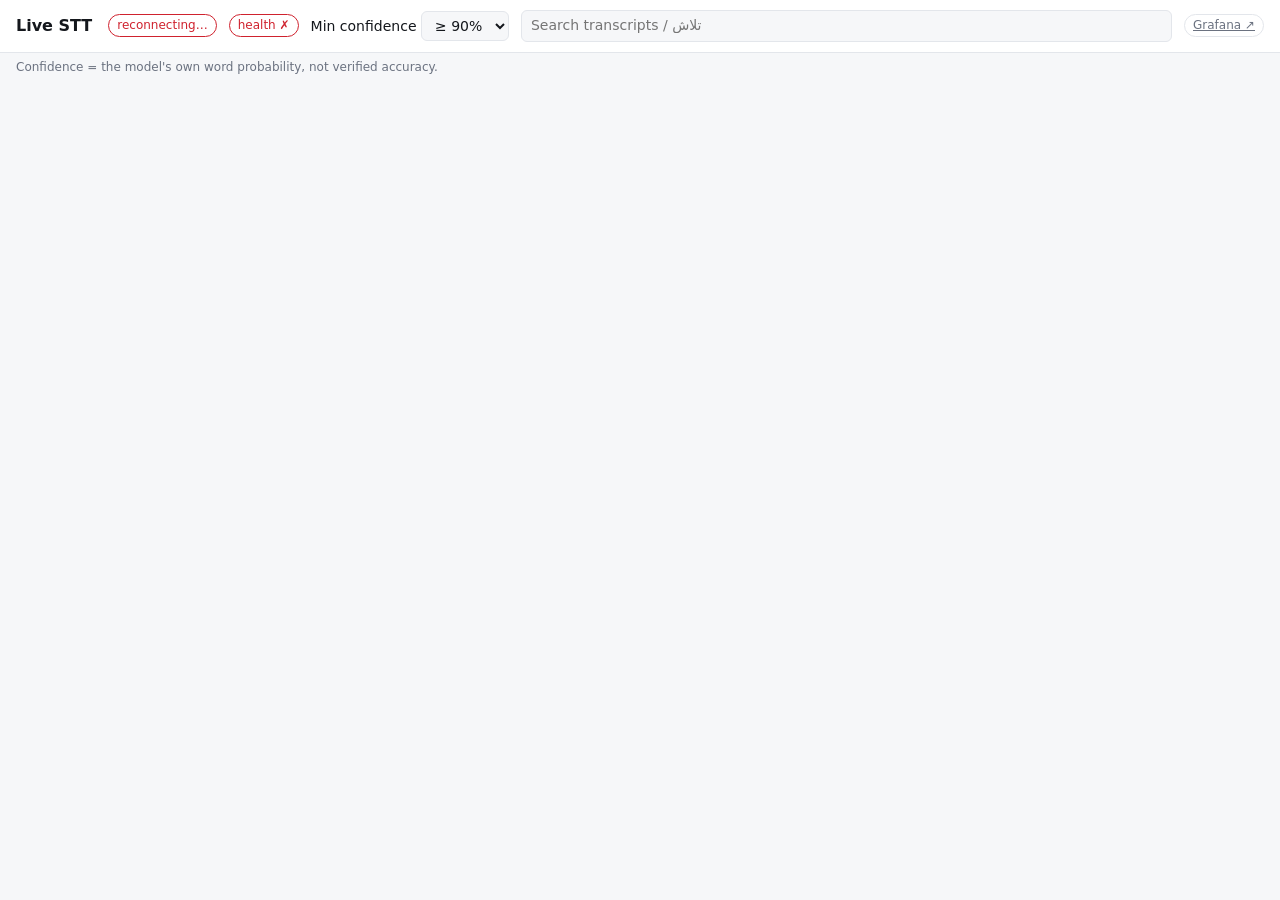
==== ui/index.html @ 0bfc3d72 "Initial public release: Urdu live TV speech-to-text (gpu edition) Real-time Urdu speech-to-text for " ====
<!doctype html>
<html lang="ur">
<head>
<meta charset="utf-8">
<meta name="viewport" content="width=device-width, initial-scale=1">
<title>Live STT</title>
<link rel="preconnect" href="https://fonts.googleapis.com">
<link href="https://fonts.googleapis.com/css2?family=Noto+Nastaliq+Urdu:wght@400;600&display=swap" rel="stylesheet">
<script src="/ui/vendor/hls.min.js"></script><!-- hls.js 1.5.20 (vendored) -->
<style>
  :root {
    --bg: #f6f7f9; --panel: #ffffff; --ink: #14171c; --muted: #6b7280; --line: #e3e6eb;
    --accent: #1f6feb; --ok: #1a7f37; --warn: #9a6700; --bad: #cf222e; --badge: #e7f0ff; --hi: #fff6d6;
  }
  @media (prefers-color-scheme: dark) {
    :root { --bg: #0e1116; --panel: #161b22; --ink: #e6edf3; --muted: #8b949e; --line: #30363d;
            --accent: #4493f8; --ok: #3fb950; --warn: #d29922; --bad: #f85149; --badge: #1b2a44; --hi: #3a3000; }
  }
  * { box-sizing: border-box; }
  body { margin: 0; background: var(--bg); color: var(--ink);
         font: 14px/1.4 system-ui, -apple-system, "Segoe UI", sans-serif; }
  header { display: flex; flex-wrap: wrap; gap: 8px 12px; align-items: center; padding: 10px 16px;
           border-bottom: 1px solid var(--line); background: var(--panel); position: sticky; top: 0; z-index: 3; }
  header h1 { font-size: 16px; margin: 0 4px 0 0; }
  .pill { font-size: 12px; padding: 2px 8px; border-radius: 999px; border: 1px solid var(--line); color: var(--muted); white-space: nowrap; }
  .pill.ok { color: var(--ok); border-color: var(--ok); }
  .pill.bad { color: var(--bad); border-color: var(--bad); }
  header input, select, button { font: inherit; padding: 5px 9px; border: 1px solid var(--line); border-radius: 6px;
                                  background: var(--bg); color: var(--ink); }
  header input { flex: 1 1 180px; min-width: 0; }
  button { cursor: pointer; }
  button:hover { border-color: var(--accent); }
  a { color: var(--accent); }
  .note { font-size: 12px; color: var(--muted); padding: 6px 16px; }
  main { display: grid; gap: 12px; padding: 12px 16px; grid-template-columns: repeat(auto-fill, minmax(min(100%, 520px), 1fr)); }
  .ch { background: var(--panel); border: 1px solid var(--line); border-radius: 8px; display: flex;
        flex-direction: column; min-width: 0; }
  .ch h2 { font-size: 14px; margin: 0; padding: 10px 12px; border-bottom: 1px solid var(--line);
           display: flex; justify-content: space-between; gap: 8px; align-items: center; }
  .vid { position: relative; background: #000; aspect-ratio: 16 / 9; }
  .vid video { width: 100%; height: 100%; display: block; }
  .vid .msg { position: absolute; inset: auto 0 0 0; padding: 4px 8px; font-size: 12px; color: #fff;
              background: rgba(0,0,0,.6); display: none; }
  .stats { display: grid; grid-template-columns: repeat(4, minmax(0, 1fr)); border-bottom: 1px solid var(--line); }
  .stats div { padding: 6px 10px; border-inline-end: 1px solid var(--line); min-width: 0; }
  .stats div:last-child { border-inline-end: 0; }
  .stats b { display: block; font-size: 16px; font-variant-numeric: tabular-nums; }
  .stats span { font-size: 11px; color: var(--muted); }
  .tools { display: flex; flex-wrap: wrap; gap: 6px; padding: 8px 12px; border-bottom: 1px solid var(--line); align-items: center; }
  .tools .grow { flex: 1; }
  .lines { overflow-y: auto; padding: 4px 12px 8px; height: 46vh; }
  .seg { padding: 4px 0; border-bottom: 1px dashed var(--line); }
  .seg .meta { font-size: 11px; color: var(--muted); display: flex; flex-wrap: wrap; gap: 8px; font-variant-numeric: tabular-nums; }
  .seg .badge { background: var(--badge); color: var(--accent); border-radius: 4px; padding: 0 5px; }
  .sent { display: grid; grid-template-columns: 76px 1fr 44px; gap: 8px; align-items: baseline; padding: 2px 4px;
          border-radius: 4px; cursor: pointer; }
  .sent:hover { background: var(--bg); }
  .sent.hi { background: var(--hi); }
  .sent .t { font-size: 12px; color: var(--accent); font-variant-numeric: tabular-nums; direction: ltr; display: flex; flex-direction: column; }
  .sent .t small { font-size: 10px; color: var(--muted); }
  .sent .txt { font-family: "Noto Nastaliq Urdu", serif; font-size: 18px; line-height: 2.1; unicode-bidi: plaintext; min-width: 0; }
  .sent .c { font-size: 11px; text-align: end; font-variant-numeric: tabular-nums; }
  .c.hiC { color: var(--ok); } .c.midC { color: var(--warn); } .c.loC { color: var(--bad); }
  .seg.partial .txt { color: var(--muted); }
  .lowp { text-decoration: underline dotted var(--warn); text-underline-offset: 6px; color: var(--warn); }
  .hidden-n { font-size: 11px; color: var(--muted); padding: 4px 0; }
  #results { padding: 0 16px; }
  #results .seg { background: var(--panel); padding: 6px 10px; border: 1px solid var(--line); border-radius: 6px; margin-top: 6px; }
  body.embed header, body.embed .note { display: none; }
</style>
</head>
<body>
<header>
  <h1>Live STT</h1>
  <span id="conn" class="pill">connecting…</span>
  <span id="health" class="pill">health ?</span>
  <label>Min confidence
    <select id="minconf" title="Hide sentences below this model confidence (mean word probability)">
      <option value="0">all</option><option value="0.8">≥ 80%</option>
      <option value="0.9" selected>≥ 90%</option><option value="0.95">≥ 95%</option>
    </select>
  </label>
  <input id="q" dir="auto" placeholder="Search transcripts / تلاش" autocomplete="off">
  <a id="grafana" class="pill" target="_blank" rel="noopener">Grafana ↗</a>
</header>
<div class="note" id="accnote">Confidence = the model's own word probability, not verified accuracy.</div>
<div id="results"></div>
<main id="grid"></main>
<script>
"use strict";
const MAX_SEGS = 300, STATS_N = 50, LOW_WORD = 0.9, MAX_SENT_S = 20.0, END_CHARS = "۔؟?!.…", PAUSE_S = 1.0;
const params = new URLSearchParams(location.search);
if (params.get("embed") === "1") document.body.classList.add("embed");
const GRAFANA = params.get("grafana") || `${location.protocol}//${location.hostname}:3000/d/live-stt`;
document.getElementById("grafana").href = GRAFANA;
const grid = document.getElementById("grid");
const minSel = document.getElementById("minconf");
if (params.get("min_conf") != null) minSel.value = params.get("min_conf");
const panels = new Map();   // channel_id -> panel
const pad = (n) => String(n).padStart(2, "0");
const fmtLocal = (t) => { const d = new Date(t * 1000); return `${pad(d.getHours())}:${pad(d.getMinutes())}:${pad(d.getSeconds())}`; };
const fmtUtc = (t) => new Date(t * 1000).toISOString().replace("T", " ").substr(0, 23) + "Z";
const minConf = () => parseFloat(minSel.value) || 0;

// ---- sentences across segment cuts (same rules as live_stt/text/sentences.py:assemble)
function wordOf(x) { return [String(x.w ?? x.word ?? "").trim(), x.s ?? x.start_utc ?? null, x.e ?? x.end_utc ?? null]; }
function assemble(rows) {
  const words = [];
  for (const r of [...rows].sort((a, b) => (a.start_utc || 0) - (b.start_utc || 0))) {
    let ws = (r.words || []).filter(x => x && typeof x === "object" && wordOf(x)[0]);
    if (!ws.length && (r.text_raw || "").trim()) ws = [{ w: r.text_raw.trim(), s: r.start_utc, e: r.end_utc }];
    for (const x of ws) words.push([x, r]);
  }
  const out = [];
  const gap = (a, b) => { const e = wordOf(a)[2], s = wordOf(b)[1]; return (e != null && s != null) ? s - e : 0; };
  const emit = (chunk) => {
    if (!chunk.length) return;
    const ws = chunk.map(c => c[0]);
    const rs = [...new Set(chunk.map(c => c[1]))];
    const starts = ws.map(x => wordOf(x)[1]).filter(v => v != null);
    const ends = ws.map(x => wordOf(x)[2]).filter(v => v != null);
    const ps = ws.map(x => x.p).filter(p => typeof p === "number" && p >= 0 && p <= 1);
    const passes = new Set(rs.map(r => ((r.pass || r.type) === "refined" ? "refined" : "fast")));
    const lats = rs.map(r => r.latency_s ?? (r.timings || {}).latency_s).filter(v => typeof v === "number");
    out.push({ s: starts.length ? Math.min(...starts) : rs[0].start_utc,
               e: ends.length ? Math.max(...ends) : rs[rs.length - 1].end_utc,
               text: ws.map(x => wordOf(x)[0]).join(" "), ws,
               c: ps.length ? ps.reduce((a, b) => a + b, 0) / ps.length : null,
               pass: passes.size === 1 ? [...passes][0] : "mixed",
               lat: lats.length ? Math.max(...lats) : null, segs: rs.map(r => r.segment_id) });
  };
  let cur = [];
  words.forEach(([x, r], i) => {
    cur.push([x, r]);
    const t = wordOf(x)[0], nx = words[i + 1] ? words[i + 1][0] : null;
    if (END_CHARS.includes(t[t.length - 1]) || (nx && gap(x, nx) >= PAUSE_S)) { emit(cur); cur = []; return; }
    let s0 = wordOf(cur[0][0])[1]; const e1 = wordOf(x)[2];
    while (cur.length > 1 && s0 != null && e1 != null && e1 - s0 > MAX_SENT_S) {
      let k = 1, best = -Infinity;
      for (let j = 1; j < cur.length; j++) { const g = gap(cur[j - 1][0], cur[j][0]); if (g >= best) { best = g; k = j; } }
      emit(cur.slice(0, k)); cur = cur.slice(k); s0 = wordOf(cur[0][0])[1];
    }
  });
  emit(cur);
  return out;
}
const confClass = (c) => c == null ? "" : c >= 0.9 ? "hiC" : c >= 0.8 ? "midC" : "loC";

// ---- per-channel panel
function panel(cid, name) {
  if (panels.has(cid)) return panels.get(cid);
  const el = document.createElement("section");
  el.className = "ch";
  el.innerHTML = `
    <h2><span class="nm"></span><span><button class="live" title="Jump to live video">● LIVE</button></span></h2>
    <div class="vid"><video muted playsinline controls></video><div class="msg"></div></div>
    <div class="stats">
      <div><b class="sLat">–</b><span>speech end → text (p50)</span></div>
      <div><b class="sConf">–</b><span>avg confidence (last ${STATS_N})</span></div>
      <div><b class="sHi">–</b><span>sentences ≥ 90% conf</span></div>
      <div><b class="sSeg">0</b><span>segments · refined</span></div>
    </div>
    <div class="tools">
      <span class="grow"></span>
      <select class="range" title="Export range">
        <option value="900">last 15 min</option><option value="3600" selected>last 1 h</option>
        <option value="21600">last 6 h</option><option value="86400">last 24 h</option>
      </select>
      <button data-f="srt">SRT</button><button data-f="vtt">VTT</button>
      <button data-f="csv">CSV</button><button data-f="txt">TXT</button><button data-f="json">JSON</button>
    </div>
    <div class="lines"></div><div class="hidden-n"></div>`;
  el.querySelector(".nm").textContent = name ? `${name} (${cid})` : cid;
  grid.appendChild(el);
  const p = { cid, el, lines: el.querySelector(".lines"), video: el.querySelector("video"),
              msg: el.querySelector(".msg"), hiddenEl: el.querySelector(".hidden-n"),
              segs: new Map(), stats: [], nSeg: 0, nRef: 0, hls: null };
  for (const b of el.querySelectorAll("button[data-f]")) b.onclick = () => exportFile(p, b.dataset.f);
  el.querySelector(".live").onclick = () => goLive(p);
  initVideo(p);
  panels.set(cid, p);
  return p;
}

function exportFile(p, fmt) {
  const secs = parseInt(p.el.querySelector(".range").value, 10);
  const q = new URLSearchParams({ format: fmt, from: String(Date.now() / 1000 - secs),
    min_conf: String(minConf()), tz: Intl.DateTimeFormat().resolvedOptions().timeZone || "UTC" });
  location.href = `/channels/${encodeURIComponent(p.cid)}/export?${q}`;
}

// ---- video (HLS written by the channel worker; EXT-X-PROGRAM-DATE-TIME = wall clock)
function showMsg(p, text) { p.msg.textContent = text; p.msg.style.display = text ? "block" : "none"; }
function initVideo(p) {
  const src = `/hls/${encodeURIComponent(p.cid)}/index.m3u8`;
  if (window.Hls && Hls.isSupported()) {
    const h = new Hls({ liveSyncDurationCount: 3, maxBufferLength: 30, backBufferLength: 120 });
    h.on(Hls.Events.ERROR, (_, d) => {
      if (d.fatal) {
        showMsg(p, "video unavailable (relay off or stream down) — retrying");
        setTimeout(() => { h.destroy(); p.hls = null; initVideo(p); }, 10000);
      }
    });
    h.on(Hls.Events.MANIFEST_PARSED, () => { showMsg(p, ""); p.video.play().catch(() => {}); });
    h.loadSource(src); h.attachMedia(p.video); p.hls = h;
  } else if (p.video.canPlayType("application/vnd.apple.mpegurl")) {  // Safari: native HLS
    p.video.src = src; p.video.play().catch(() => {});
  } else {
    showMsg(p, "this browser cannot play HLS");
  }
}
function goLive(p) {
  showMsg(p, ""); p.holdScroll = false; p.lines.scrollTop = p.lines.scrollHeight;
  if (p.hls && p.hls.liveSyncPosition != null) p.video.currentTime = p.hls.liveSyncPosition;
  else if (p.video.seekable.length) p.video.currentTime = p.video.seekable.end(p.video.seekable.length - 1) - 6;
  p.video.play().catch(() => {});
}
function seekTo(p, t) {   // t = epoch seconds (UTC)
  const ms = t * 1000;
  let pos = null, first = null, last = null;
  if (p.hls && p.hls.levels && p.hls.levels.length) {
    const lv = p.hls.levels[Math.max(p.hls.currentLevel, 0)];
    const frags = (lv && lv.details && lv.details.fragments) || [];
    for (const f of frags) {
      if (f.programDateTime == null) continue;
      first = first ?? f.programDateTime; last = f.programDateTime + f.duration * 1000;
      if (ms >= f.programDateTime && ms < f.programDateTime + f.duration * 1000) {
        pos = f.start + (ms - f.programDateTime) / 1000; break;
      }
    }
  } else if (p.video.getStartDate && !isNaN(p.video.getStartDate().getTime())) {
    pos = (ms - p.video.getStartDate().getTime()) / 1000;
  }
  if (pos == null || pos < 0) {
    const win = first ? ` (video buffered ${fmtLocal(first / 1000)}–${fmtLocal(last / 1000)})` : "";
    showMsg(p, `no video for ${fmtLocal(t)}${win}`);
    return false;
  }
  showMsg(p, `playing from ${fmtLocal(t)} — press LIVE to return`);
  p.video.currentTime = pos; p.video.muted = false; p.video.play().catch(() => {});
  return true;
}

// ---- transcript rendering: keep segments per channel, re-assemble sentences on every change
function highlight(p, row) {
  for (const r of p.lines.querySelectorAll(".sent.hi")) r.classList.remove("hi");
  row.classList.add("hi");
  p.hiT = parseFloat(row.dataset.t);
}
function sentRow(p, s) {
  const row = document.createElement("div");
  row.className = "sent";
  row.dataset.t = s.s;
  row.title = `${fmtUtc(s.s)} → ${fmtUtc(s.e)} · ${s.pass}` + (s.lat != null ? ` · latency ${s.lat.toFixed(1)} s` : "") +
              ` · ${s.segs.length} segment(s) — click to play video from here`;
  row.innerHTML = `<span class="t"><span class="tt"></span><small class="pm"></small></span><span class="txt" dir="auto"></span><span class="c"></span>`;
  row.querySelector(".tt").textContent = fmtLocal(s.s);
  row.querySelector(".pm").textContent = s.pass + (s.lat != null ? ` · ${Math.round(s.lat)} s` : "");
  const txt = row.querySelector(".txt");
  s.ws.forEach((w, i) => {   // per-word spans; low-confidence words are underlined
    const t = wordOf(w)[0];
    if (i) txt.appendChild(document.createTextNode(" "));
    const sp = document.createElement("span");
    sp.textContent = t;
    if (typeof w.p === "number" && w.p < LOW_WORD) { sp.className = "lowp"; sp.title = `word confidence ${Math.round(w.p * 100)}%`; }
    txt.appendChild(sp);
  });
  const c = row.querySelector(".c");
  c.textContent = s.c == null ? "" : `${Math.round(s.c * 100)}%`;
  c.className = "c " + confClass(s.c);
  if (p.hiT != null && Math.abs(p.hiT - s.s) < 0.01) row.classList.add("hi");
  row.onclick = () => { highlight(p, row); seekTo(p, s.s); };
  return row;
}
function render(p) {
  p.pending = false;
  const atBottom = p.lines.scrollHeight - p.lines.scrollTop - p.lines.clientHeight < 60;
  const rows = [...p.segs.values()].sort((a, b) => a.start_utc - b.start_utc).slice(-MAX_SEGS);
  const sents = assemble(rows);
  const frag = document.createDocumentFragment();
  let hidden = 0;
  for (const s of sents) {
    if (minConf() > 0 && !(s.c != null && s.c >= minConf())) { hidden++; continue; }
    frag.appendChild(sentRow(p, s));
  }
  const top = p.lines.scrollTop;
  p.lines.replaceChildren(frag);
  p.hiddenEl.textContent = hidden ? `${hidden} sentence(s) below ${Math.round(minConf() * 100)}% confidence hidden` : "";
  const sc = sents.slice(-STATS_N).map(s => s.c);
  p.el.querySelector(".sHi").textContent = sc.length ? `${Math.round(100 * sc.filter(c => c != null && c >= 0.9).length / sc.length)}%` : "–";
  if (atBottom && !p.holdScroll) p.lines.scrollTop = p.lines.scrollHeight; else p.lines.scrollTop = top;
}
function schedule(p) { if (!p.pending) { p.pending = true; requestAnimationFrame(() => render(p)); } }
function updateStats(p) {
  const st = p.stats.slice(-STATS_N);
  const lats = st.map(x => x.lat).filter(x => x != null).sort((a, b) => a - b);
  const confs = st.map(x => x.c).filter(x => x != null);
  p.el.querySelector(".sLat").textContent = lats.length ? `${lats[Math.floor(lats.length / 2)].toFixed(1)} s` : "–";
  p.el.querySelector(".sConf").textContent = confs.length ? `${Math.round(100 * confs.reduce((a, b) => a + b, 0) / confs.length)}%` : "–";
  p.el.querySelector(".sSeg").textContent = `${p.nSeg} · ${p.nRef}`;
}
function segConf(ev) {
  const ps = (ev.words || []).map(w => w && w.p).filter(x => typeof x === "number");
  return ev.confidence ?? (ps.length ? ps.reduce((a, b) => a + b, 0) / ps.length : null);
}
function onEvent(ev) {
  if (!ev || !ev.channel_id) return;
  const p = panel(ev.channel_id);
  if (ev.type === "refine_skipped" || ev.type === "error") return;
  if (ev.type === "partial") { if (ev.segment_key) p.segs.set("k:" + ev.segment_key, ev); schedule(p); return; }
  if (ev.segment_key) p.segs.delete("k:" + ev.segment_key);
  const had = p.segs.has(ev.segment_id);
  if (ev.type === "final" && !ev.text_raw) { p.segs.delete(ev.segment_id); schedule(p); return; }
  if (ev.type === "final" && had && p.segs.get(ev.segment_id).type === "refined") return;  // late duplicate
  p.segs.set(ev.segment_id, ev);
  if (p.segs.size > 2 * MAX_SEGS) {   // drop the oldest segments
    const old = [...p.segs.entries()].sort((a, b) => a[1].start_utc - b[1].start_utc).slice(0, p.segs.size - MAX_SEGS);
    for (const [k] of old) p.segs.delete(k);
  }
  if (ev.type === "refined") p.nRef++; else if (!had) p.nSeg++;
  const lat = (ev.timings || {}).latency_s ?? ev.latency_s;
  p.stats.push({ lat: ev.type === "refined" ? null : lat, c: segConf(ev) });
  if (p.stats.length > 4 * STATS_N) p.stats.splice(0, p.stats.length - 2 * STATS_N);
  updateStats(p);
  schedule(p);
}
function rerenderAll() { for (const p of panels.values()) render(p); }
minSel.addEventListener("change", rerenderAll);

// ---- data loading
async function loadHistory(p, around) {
  const q = new URLSearchParams({ limit: "200" });
  if (around) { q.set("from", String(around - 300)); q.set("to", String(around + 300)); }
  try {
    const r = await fetch(`/channels/${encodeURIComponent(p.cid)}/transcripts?${q}`);
    if (!r.ok) return;
    for (const row of await r.json()) onEvent(Object.assign({}, row, { type: row.pass === "refined" ? "refined" : "final" }));
    render(p);
    p.lines.scrollTop = p.lines.scrollHeight;
  } catch (e) { /* API may be starting */ }
}
async function loadChannels() {
  const only = params.get("ch");
  try {
    const r = await fetch("/channels");
    if (!r.ok) return;
    for (const c of await r.json()) {
      if (!c.enabled || (only && c.id !== only)) continue;
      const p = panel(c.id, c.name);
      const t = parseFloat(params.get("t"));
      await loadHistory(p, only === c.id && !isNaN(t) ? t : null);
      if (only === c.id && !isNaN(t)) jumpTo(p, t);
    }
  } catch (e) { /* retry on next reload */ }
}
function jumpTo(p, t) {   // deep link from Grafana: highlight the sentence and play video from it
  let best = null;
  for (const row of p.lines.querySelectorAll(".sent")) {
    if (parseFloat(row.dataset.t) <= t + 0.5) best = row;
  }
  if (best) { highlight(p, best); best.scrollIntoView({ block: "center" }); p.holdScroll = true; }
  const tryseek = (n) => { if (!seekTo(p, t) && n > 0) setTimeout(() => tryseek(n - 1), 1500); };
  tryseek(6);   // wait for the playlist to load
}
async function loadAccuracyNote() {
  try {
    const r = await fetch("/accuracy");
    if (!r.ok) return;
    const rows = await r.json();
    const f = (m, t) => rows.find(x => x.kind === "calibration_word" && x.metric === m && Math.abs(x.threshold - t) < 1e-6);
    const w90 = f("precision", 0.9), b90 = f("precision_below", 0.9), k90 = f("kept_share", 0.9);
    const all = f("precision", 0);
    if (w90 && b90 && k90 && all) document.getElementById("accnote").textContent =
      `Confidence is the model's own word probability, not verified accuracy. Measured on ${w90.dataset} (read speech): ` +
      `${Math.round(all.value * 100)}% of all words correct; words ≥ 90% confidence ${Math.round(w90.value * 100)}% correct ` +
      `(${Math.round(k90.value * 100)}% of words); underlined words (< 90%) only ${Math.round(b90.value * 100)}% correct.`;
  } catch (e) { /* optional */ }
}

let delay = 500;
function connect() {
  const chans = params.get("ch") || params.get("channels") || "";
  const proto = location.protocol === "https:" ? "wss" : "ws";
  const ws = new WebSocket(`${proto}://${location.host}/ws/live${chans ? "?channels=" + encodeURIComponent(chans) : ""}`);
  const conn = document.getElementById("conn");
  ws.onopen = () => { conn.textContent = "live"; conn.className = "pill ok"; delay = 500; };
  ws.onmessage = (m) => { try { onEvent(JSON.parse(m.data)); } catch (e) { console.warn(e); } };
  ws.onclose = () => {
    conn.textContent = "reconnecting…"; conn.className = "pill bad";
    setTimeout(connect, delay); delay = Math.min(delay * 2, 10000);
  };
}
async function pollHealth() {
  const h = document.getElementById("health");
  try {
    const r = await fetch("/health");
    const j = await r.json();
    const workers = Object.keys(j.components || {}).filter(k => k.startsWith("worker:")).length;
    h.textContent = `${j.status} · redis ${j.redis ? "✓" : "✗"} · db ${j.db ? "✓" : "✗"} · workers ${workers}`;
    h.className = "pill " + (j.status === "ok" ? "ok" : "bad");
  } catch (e) { h.textContent = "health ✗"; h.className = "pill bad"; }
}

let st = null;
document.getElementById("q").addEventListener("input", (e) => {
  clearTimeout(st);
  st = setTimeout(async () => {
    const q = e.target.value.trim();
    const box = document.getElementById("results");
    box.replaceChildren();
    if (!q) return;
    try {
      const r = await fetch("/search?q=" + encodeURIComponent(q));
      const j = await r.json();
      for (const row of j.results || []) {
        const n = document.createElement("div");
        n.className = "seg";
        const sent = document.createElement("div");
        sent.className = "sent";
        sent.innerHTML = `<span class="t"></span><span class="txt" dir="auto"></span><span class="c"></span>`;
        sent.querySelector(".t").textContent = fmtLocal(row.start_utc);
        sent.querySelector(".txt").textContent = row.text_raw;
        sent.querySelector(".c").textContent = row.channel_id;
        sent.title = "open this moment with video";
        sent.onclick = () => { location.href = `/?ch=${encodeURIComponent(row.channel_id)}&t=${row.start_utc}`; };
        n.appendChild(sent);
        box.appendChild(n);
      }
    } catch (err) { console.warn(err); }
  }, 300);
});

loadChannels().then(connect);
loadAccuracyNote();
pollHealth();
setInterval(pollHealth, 5000);
</script>
</body>
</html>
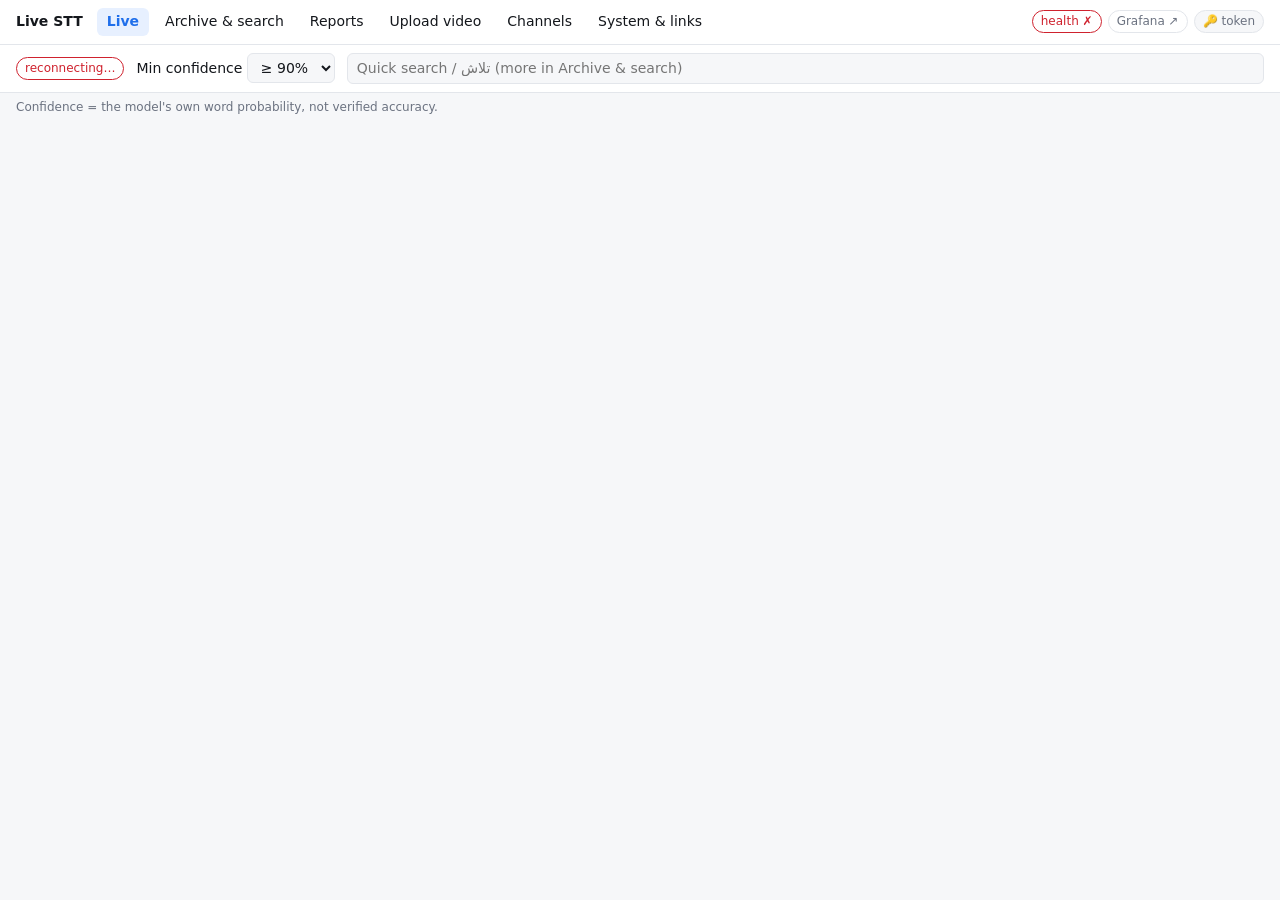
==== commit d4fa14e3: "v0.2.0: video archive and time-range replay, search topics, reports, uploads, channel management, sy" ====
--- a/ui/index.html
+++ b/ui/index.html
@@ -7,6 +7,8 @@
 <link rel="preconnect" href="https://fonts.googleapis.com">
 <link href="https://fonts.googleapis.com/css2?family=Noto+Nastaliq+Urdu:wght@400;600&display=swap" rel="stylesheet">
 <script src="/ui/vendor/hls.min.js"></script><!-- hls.js 1.5.20 (vendored) -->
+<link rel="stylesheet" href="/ui/common.css">
+<script src="/ui/common.js"></script>
 <style>
   :root {
     --bg: #f6f7f9; --panel: #ffffff; --ink: #14171c; --muted: #6b7280; --line: #e3e6eb;
@@ -19,8 +21,8 @@
   * { box-sizing: border-box; }
   body { margin: 0; background: var(--bg); color: var(--ink);
          font: 14px/1.4 system-ui, -apple-system, "Segoe UI", sans-serif; }
-  header { display: flex; flex-wrap: wrap; gap: 8px 12px; align-items: center; padding: 10px 16px;
-           border-bottom: 1px solid var(--line); background: var(--panel); position: sticky; top: 0; z-index: 3; }
+  header { display: flex; flex-wrap: wrap; gap: 8px 12px; align-items: center; padding: 8px 16px;
+           border-bottom: 1px solid var(--line); background: var(--panel); }
   header h1 { font-size: 16px; margin: 0 4px 0 0; }
   .pill { font-size: 12px; padding: 2px 8px; border-radius: 999px; border: 1px solid var(--line); color: var(--muted); white-space: nowrap; }
   .pill.ok { color: var(--ok); border-color: var(--ok); }
@@ -66,85 +68,34 @@
   .hidden-n { font-size: 11px; color: var(--muted); padding: 4px 0; }
   #results { padding: 0 16px; }
   #results .seg { background: var(--panel); padding: 6px 10px; border: 1px solid var(--line); border-radius: 6px; margin-top: 6px; }
-  body.embed header, body.embed .note { display: none; }
+  body.embed header, body.embed .note, body.embed nav.top { display: none; }
 </style>
 </head>
 <body>
 <header>
-  <h1>Live STT</h1>
   <span id="conn" class="pill">connecting…</span>
-  <span id="health" class="pill">health ?</span>
   <label>Min confidence
     <select id="minconf" title="Hide sentences below this model confidence (mean word probability)">
       <option value="0">all</option><option value="0.8">≥ 80%</option>
       <option value="0.9" selected>≥ 90%</option><option value="0.95">≥ 95%</option>
     </select>
   </label>
-  <input id="q" dir="auto" placeholder="Search transcripts / تلاش" autocomplete="off">
-  <a id="grafana" class="pill" target="_blank" rel="noopener">Grafana ↗</a>
+  <input id="q" dir="auto" placeholder="Quick search / تلاش (more in Archive &amp; search)" autocomplete="off">
 </header>
 <div class="note" id="accnote">Confidence = the model's own word probability, not verified accuracy.</div>
 <div id="results"></div>
 <main id="grid"></main>
 <script>
 "use strict";
-const MAX_SEGS = 300, STATS_N = 50, LOW_WORD = 0.9, MAX_SENT_S = 20.0, END_CHARS = "۔؟?!.…", PAUSE_S = 1.0;
+const MAX_SEGS = 300, STATS_N = 50;
 const params = new URLSearchParams(location.search);
 if (params.get("embed") === "1") document.body.classList.add("embed");
-const GRAFANA = params.get("grafana") || `${location.protocol}//${location.hostname}:3000/d/live-stt`;
-document.getElementById("grafana").href = GRAFANA;
+nav("live");
 const grid = document.getElementById("grid");
 const minSel = document.getElementById("minconf");
 if (params.get("min_conf") != null) minSel.value = params.get("min_conf");
 const panels = new Map();   // channel_id -> panel
-const pad = (n) => String(n).padStart(2, "0");
-const fmtLocal = (t) => { const d = new Date(t * 1000); return `${pad(d.getHours())}:${pad(d.getMinutes())}:${pad(d.getSeconds())}`; };
-const fmtUtc = (t) => new Date(t * 1000).toISOString().replace("T", " ").substr(0, 23) + "Z";
 const minConf = () => parseFloat(minSel.value) || 0;
-
-// ---- sentences across segment cuts (same rules as live_stt/text/sentences.py:assemble)
-function wordOf(x) { return [String(x.w ?? x.word ?? "").trim(), x.s ?? x.start_utc ?? null, x.e ?? x.end_utc ?? null]; }
-function assemble(rows) {
-  const words = [];
-  for (const r of [...rows].sort((a, b) => (a.start_utc || 0) - (b.start_utc || 0))) {
-    let ws = (r.words || []).filter(x => x && typeof x === "object" && wordOf(x)[0]);
-    if (!ws.length && (r.text_raw || "").trim()) ws = [{ w: r.text_raw.trim(), s: r.start_utc, e: r.end_utc }];
-    for (const x of ws) words.push([x, r]);
-  }
-  const out = [];
-  const gap = (a, b) => { const e = wordOf(a)[2], s = wordOf(b)[1]; return (e != null && s != null) ? s - e : 0; };
-  const emit = (chunk) => {
-    if (!chunk.length) return;
-    const ws = chunk.map(c => c[0]);
-    const rs = [...new Set(chunk.map(c => c[1]))];
-    const starts = ws.map(x => wordOf(x)[1]).filter(v => v != null);
-    const ends = ws.map(x => wordOf(x)[2]).filter(v => v != null);
-    const ps = ws.map(x => x.p).filter(p => typeof p === "number" && p >= 0 && p <= 1);
-    const passes = new Set(rs.map(r => ((r.pass || r.type) === "refined" ? "refined" : "fast")));
-    const lats = rs.map(r => r.latency_s ?? (r.timings || {}).latency_s).filter(v => typeof v === "number");
-    out.push({ s: starts.length ? Math.min(...starts) : rs[0].start_utc,
-               e: ends.length ? Math.max(...ends) : rs[rs.length - 1].end_utc,
-               text: ws.map(x => wordOf(x)[0]).join(" "), ws,
-               c: ps.length ? ps.reduce((a, b) => a + b, 0) / ps.length : null,
-               pass: passes.size === 1 ? [...passes][0] : "mixed",
-               lat: lats.length ? Math.max(...lats) : null, segs: rs.map(r => r.segment_id) });
-  };
-  let cur = [];
-  words.forEach(([x, r], i) => {
-    cur.push([x, r]);
-    const t = wordOf(x)[0], nx = words[i + 1] ? words[i + 1][0] : null;
-    if (END_CHARS.includes(t[t.length - 1]) || (nx && gap(x, nx) >= PAUSE_S)) { emit(cur); cur = []; return; }
-    let s0 = wordOf(cur[0][0])[1]; const e1 = wordOf(x)[2];
-    while (cur.length > 1 && s0 != null && e1 != null && e1 - s0 > MAX_SENT_S) {
-      let k = 1, best = -Infinity;
-      for (let j = 1; j < cur.length; j++) { const g = gap(cur[j - 1][0], cur[j][0]); if (g >= best) { best = g; k = j; } }
-      emit(cur.slice(0, k)); cur = cur.slice(k); s0 = wordOf(cur[0][0])[1];
-    }
-  });
-  emit(cur);
-  return out;
-}
-const confClass = (c) => c == null ? "" : c >= 0.9 ? "hiC" : c >= 0.8 ? "midC" : "loC";
 
 // ---- per-channel panel
 function panel(cid, name) {
@@ -390,17 +341,6 @@
     setTimeout(connect, delay); delay = Math.min(delay * 2, 10000);
   };
 }
-async function pollHealth() {
-  const h = document.getElementById("health");
-  try {
-    const r = await fetch("/health");
-    const j = await r.json();
-    const workers = Object.keys(j.components || {}).filter(k => k.startsWith("worker:")).length;
-    h.textContent = `${j.status} · redis ${j.redis ? "✓" : "✗"} · db ${j.db ? "✓" : "✗"} · workers ${workers}`;
-    h.className = "pill " + (j.status === "ok" ? "ok" : "bad");
-  } catch (e) { h.textContent = "health ✗"; h.className = "pill bad"; }
-}
-
 let st = null;
 document.getElementById("q").addEventListener("input", (e) => {
   clearTimeout(st);
@@ -421,8 +361,8 @@
         sent.querySelector(".t").textContent = fmtLocal(row.start_utc);
         sent.querySelector(".txt").textContent = row.text_raw;
         sent.querySelector(".c").textContent = row.channel_id;
-        sent.title = "open this moment with video";
-        sent.onclick = () => { location.href = `/?ch=${encodeURIComponent(row.channel_id)}&t=${row.start_utc}`; };
+        sent.title = "open this moment with video and transcript (Archive)";
+        sent.onclick = () => { location.href = `/ui/archive?ch=${encodeURIComponent(row.channel_id)}&t=${row.start_utc}`; };
         n.appendChild(sent);
         box.appendChild(n);
       }
@@ -432,8 +372,6 @@
 
 loadChannels().then(connect);
 loadAccuracyNote();
-pollHealth();
-setInterval(pollHealth, 5000);
 </script>
 </body>
 </html>
--- a/ui/common.css
+++ b/ui/common.css
@@ -0,0 +1,74 @@
+/* Shared look for every live-stt page. */
+:root {
+  --bg: #f6f7f9; --panel: #ffffff; --ink: #14171c; --muted: #6b7280; --line: #e3e6eb;
+  --accent: #1f6feb; --ok: #1a7f37; --warn: #9a6700; --bad: #cf222e; --badge: #e7f0ff; --hi: #fff6d6;
+}
+@media (prefers-color-scheme: dark) {
+  :root:not([data-theme="light"]) {
+    --bg: #0e1116; --panel: #161b22; --ink: #e6edf3; --muted: #8b949e; --line: #30363d;
+    --accent: #4493f8; --ok: #3fb950; --warn: #d29922; --bad: #f85149; --badge: #1b2a44; --hi: #3a3000;
+  }
+}
+:root[data-theme="dark"] {
+  --bg: #0e1116; --panel: #161b22; --ink: #e6edf3; --muted: #8b949e; --line: #30363d;
+  --accent: #4493f8; --ok: #3fb950; --warn: #d29922; --bad: #f85149; --badge: #1b2a44; --hi: #3a3000;
+}
+* { box-sizing: border-box; }
+body { margin: 0; background: var(--bg); color: var(--ink);
+       font: 14px/1.45 system-ui, -apple-system, "Segoe UI", sans-serif; }
+a { color: var(--accent); }
+input, select, button, textarea { font: inherit; padding: 5px 9px; border: 1px solid var(--line); border-radius: 6px;
+                                   background: var(--bg); color: var(--ink); min-width: 0; }
+button { cursor: pointer; }
+button:hover:not(:disabled) { border-color: var(--accent); }
+button.primary { background: var(--accent); border-color: var(--accent); color: #fff; }
+button:disabled { opacity: .55; cursor: default; }
+nav.top { display: flex; flex-wrap: wrap; gap: 4px 6px; align-items: center; padding: 8px 16px;
+          background: var(--panel); border-bottom: 1px solid var(--line); position: sticky; top: 0; z-index: 5; }
+nav.top .brand { font-weight: 700; margin-inline-end: 8px; }
+nav.top a.tab { text-decoration: none; color: var(--ink); padding: 4px 10px; border-radius: 6px; white-space: nowrap; }
+nav.top a.tab:hover { background: var(--bg); }
+nav.top a.tab.on { background: var(--badge); color: var(--accent); font-weight: 600; }
+nav.top .sp { flex: 1; }
+.pill { font-size: 12px; padding: 2px 8px; border-radius: 999px; border: 1px solid var(--line); color: var(--muted); white-space: nowrap; text-decoration: none; }
+.pill.ok { color: var(--ok); border-color: var(--ok); }
+.pill.bad { color: var(--bad); border-color: var(--bad); }
+.pill.warn { color: var(--warn); border-color: var(--warn); }
+.wrap { max-width: 1280px; margin: 0 auto; padding: 12px 16px 40px; }
+.card { background: var(--panel); border: 1px solid var(--line); border-radius: 8px; padding: 12px; margin-bottom: 12px; min-width: 0; }
+.card h2 { font-size: 15px; margin: 0 0 8px; }
+.card h3 { font-size: 13px; margin: 12px 0 6px; color: var(--muted); font-weight: 600; }
+.row { display: flex; flex-wrap: wrap; gap: 8px; align-items: end; }
+.row label { display: flex; flex-direction: column; gap: 2px; font-size: 12px; color: var(--muted); min-width: 0; }
+.row label > * { color: var(--ink); }
+.muted { color: var(--muted); }
+.small { font-size: 12px; }
+.err { color: var(--bad); }
+.okc { color: var(--ok); }
+table.t { border-collapse: collapse; width: 100%; font-variant-numeric: tabular-nums; }
+table.t th, table.t td { border-bottom: 1px solid var(--line); padding: 5px 6px; text-align: start; vertical-align: top; }
+table.t th { font-size: 12px; color: var(--muted); font-weight: 600; }
+.scroll-x { overflow-x: auto; }
+.urdu { font-family: "Noto Nastaliq Urdu", serif; font-size: 18px; line-height: 2.1; unicode-bidi: plaintext; }
+.grid2 { display: grid; gap: 12px; grid-template-columns: minmax(0, 1fr) minmax(0, 1fr); }
+@media (max-width: 900px) { .grid2 { grid-template-columns: minmax(0, 1fr); } }
+.vid { position: relative; background: #000; aspect-ratio: 16 / 9; border-radius: 6px; overflow: hidden; }
+.vid video { width: 100%; height: 100%; display: block; }
+.vid .msg { position: absolute; inset: auto 0 0 0; padding: 4px 8px; font-size: 12px; color: #fff; background: rgba(0,0,0,.6); display: none; }
+.sent { display: grid; grid-template-columns: 76px 1fr 44px; gap: 8px; align-items: baseline; padding: 2px 4px; border-radius: 4px; cursor: pointer; }
+.sent:hover { background: var(--bg); }
+.sent.hi { background: var(--hi); }
+.sent .t { font-size: 12px; color: var(--accent); font-variant-numeric: tabular-nums; direction: ltr; display: flex; flex-direction: column; }
+.sent .t small { font-size: 10px; color: var(--muted); }
+.sent .txt { font-family: "Noto Nastaliq Urdu", serif; font-size: 18px; line-height: 2.1; unicode-bidi: plaintext; min-width: 0; }
+.sent .c { font-size: 11px; text-align: end; font-variant-numeric: tabular-nums; }
+.c.hiC { color: var(--ok); } .c.midC { color: var(--warn); } .c.loC { color: var(--bad); }
+.lowp { text-decoration: underline dotted var(--warn); text-underline-offset: 6px; color: var(--warn); }
+mark { background: var(--hi); color: inherit; border-radius: 3px; }
+.lines { overflow-y: auto; max-height: 60vh; padding: 2px 0; }
+.bar { height: 6px; background: var(--line); border-radius: 3px; overflow: hidden; min-width: 80px; }
+.bar > span { display: block; height: 100%; background: var(--accent); }
+.toast { position: fixed; inset: auto 16px 16px auto; background: var(--panel); border: 1px solid var(--line);
+         border-radius: 8px; padding: 8px 12px; box-shadow: 0 4px 16px rgba(0,0,0,.15); display: none; max-width: min(420px, calc(100vw - 32px)); z-index: 9; }
+code { font-size: 12px; background: var(--bg); border: 1px solid var(--line); border-radius: 4px; padding: 0 4px; overflow-wrap: anywhere; }
+@media (max-width: 600px) { .sent { grid-template-columns: 60px 1fr 36px; } }
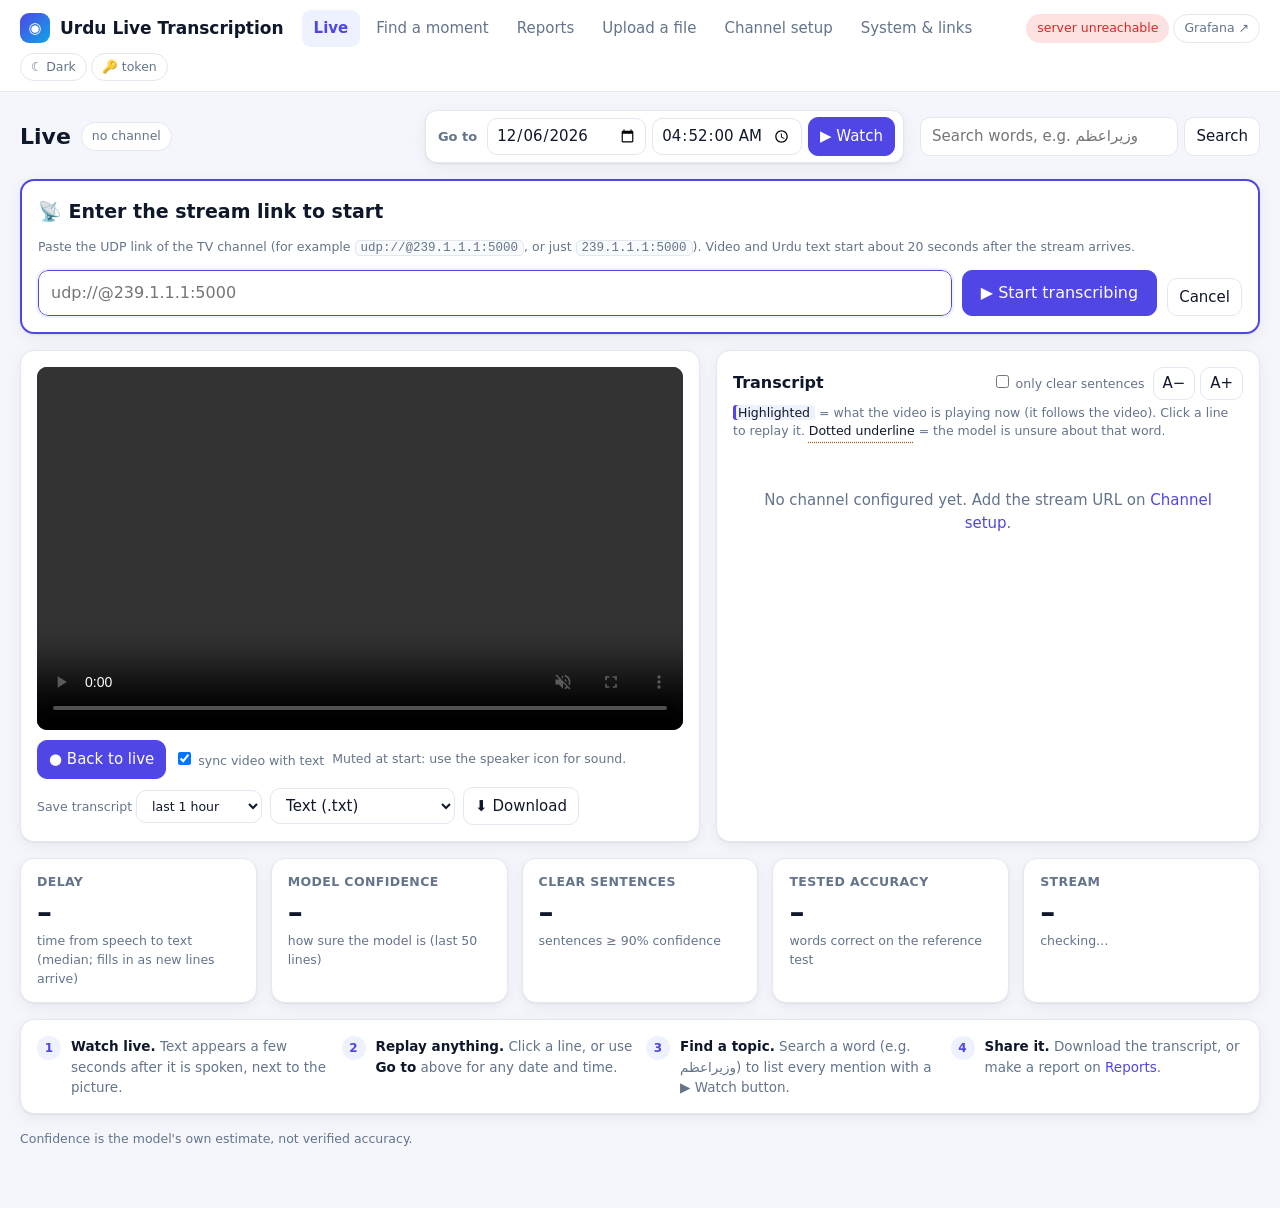
==== commit 15269d2c: "v0.2.4: one-step UDP link entry (web page or make stream), README 3-step guide with architecture and" ====
--- a/ui/index.html
+++ b/ui/index.html
@@ -1,377 +1,404 @@
 <!doctype html>
-<html lang="ur">
+<html lang="en">
 <head>
 <meta charset="utf-8">
 <meta name="viewport" content="width=device-width, initial-scale=1">
-<title>Live STT</title>
+<title>Urdu Live Transcription</title>
 <link rel="preconnect" href="https://fonts.googleapis.com">
 <link href="https://fonts.googleapis.com/css2?family=Noto+Nastaliq+Urdu:wght@400;600&display=swap" rel="stylesheet">
 <script src="/ui/vendor/hls.min.js"></script><!-- hls.js 1.5.20 (vendored) -->
 <link rel="stylesheet" href="/ui/common.css">
 <script src="/ui/common.js"></script>
 <style>
-  :root {
-    --bg: #f6f7f9; --panel: #ffffff; --ink: #14171c; --muted: #6b7280; --line: #e3e6eb;
-    --accent: #1f6feb; --ok: #1a7f37; --warn: #9a6700; --bad: #cf222e; --badge: #e7f0ff; --hi: #fff6d6;
+  .hero { display: flex; flex-wrap: wrap; gap: 12px 16px; align-items: center; margin-bottom: 16px; }
+  .hero h1 { font-size: 22px; margin: 0; display: flex; align-items: center; gap: 10px; }
+  .hero .grow { flex: 1; }
+  .goto { display: flex; flex-wrap: wrap; gap: 6px; align-items: center; background: var(--panel); border: 1px solid var(--line);
+          border-radius: 12px; padding: 6px 8px; box-shadow: var(--shadow); }
+  .goto span { font-size: 13px; color: var(--muted); font-weight: 600; padding: 0 4px; }
+  .goto input { padding: 5px 8px; }
+  .search { display: flex; gap: 6px; flex: 0 1 340px; min-width: 200px; }
+  .search input { flex: 1; }
+  .vtools { display: flex; flex-wrap: wrap; gap: 8px; align-items: center; margin-top: 10px; }
+  .vtools .grow { flex: 1; }
+  .tcard .chead { margin-bottom: 4px; }
+  .legend { font-size: 12.5px; color: var(--muted); margin: 0 0 6px; }
+  .legend .lowp { color: var(--ink); }
+  .hi-sample { background: var(--soft); box-shadow: inset 3px 0 0 var(--accent); padding: 0 5px; border-radius: 3px; color: var(--ink); }
+  .latest { position: absolute; inset: auto 24px 16px auto; display: none; box-shadow: var(--shadow); }
+  .tcard { position: relative; }
+  .seg-note { font-size: 12.5px; color: var(--muted); text-align: center; padding: 6px; }
+  .sz button { padding: 4px 9px; }
+  #chSel { display: none; }
+  .linkpill { font-family: ui-monospace, Menlo, monospace; max-width: 420px; overflow: hidden; text-overflow: ellipsis; }
+  .linkpill a { font-family: system-ui, sans-serif; font-weight: 600; margin-inline-start: 6px; }
+  .setlink { border: 2px solid var(--accent); }
+  .setlink h2 { font-size: 19px; }
+  @media (max-width: 700px) {
+    .hero .goto, .hero .search { flex: 1 1 100%; max-width: 100%; }
+    .goto input { flex: 1 1 120px; min-width: 0; }
+    .vtools label, .vtools select { flex: 1 1 auto; min-width: 0; }
+    .hero .grow { display: none; }
   }
-  @media (prefers-color-scheme: dark) {
-    :root { --bg: #0e1116; --panel: #161b22; --ink: #e6edf3; --muted: #8b949e; --line: #30363d;
-            --accent: #4493f8; --ok: #3fb950; --warn: #d29922; --bad: #f85149; --badge: #1b2a44; --hi: #3a3000; }
-  }
-  * { box-sizing: border-box; }
-  body { margin: 0; background: var(--bg); color: var(--ink);
-         font: 14px/1.4 system-ui, -apple-system, "Segoe UI", sans-serif; }
-  header { display: flex; flex-wrap: wrap; gap: 8px 12px; align-items: center; padding: 8px 16px;
-           border-bottom: 1px solid var(--line); background: var(--panel); }
-  header h1 { font-size: 16px; margin: 0 4px 0 0; }
-  .pill { font-size: 12px; padding: 2px 8px; border-radius: 999px; border: 1px solid var(--line); color: var(--muted); white-space: nowrap; }
-  .pill.ok { color: var(--ok); border-color: var(--ok); }
-  .pill.bad { color: var(--bad); border-color: var(--bad); }
-  header input, select, button { font: inherit; padding: 5px 9px; border: 1px solid var(--line); border-radius: 6px;
-                                  background: var(--bg); color: var(--ink); }
-  header input { flex: 1 1 180px; min-width: 0; }
-  button { cursor: pointer; }
-  button:hover { border-color: var(--accent); }
-  a { color: var(--accent); }
-  .note { font-size: 12px; color: var(--muted); padding: 6px 16px; }
-  main { display: grid; gap: 12px; padding: 12px 16px; grid-template-columns: repeat(auto-fill, minmax(min(100%, 520px), 1fr)); }
-  .ch { background: var(--panel); border: 1px solid var(--line); border-radius: 8px; display: flex;
-        flex-direction: column; min-width: 0; }
-  .ch h2 { font-size: 14px; margin: 0; padding: 10px 12px; border-bottom: 1px solid var(--line);
-           display: flex; justify-content: space-between; gap: 8px; align-items: center; }
-  .vid { position: relative; background: #000; aspect-ratio: 16 / 9; }
-  .vid video { width: 100%; height: 100%; display: block; }
-  .vid .msg { position: absolute; inset: auto 0 0 0; padding: 4px 8px; font-size: 12px; color: #fff;
-              background: rgba(0,0,0,.6); display: none; }
-  .stats { display: grid; grid-template-columns: repeat(4, minmax(0, 1fr)); border-bottom: 1px solid var(--line); }
-  .stats div { padding: 6px 10px; border-inline-end: 1px solid var(--line); min-width: 0; }
-  .stats div:last-child { border-inline-end: 0; }
-  .stats b { display: block; font-size: 16px; font-variant-numeric: tabular-nums; }
-  .stats span { font-size: 11px; color: var(--muted); }
-  .tools { display: flex; flex-wrap: wrap; gap: 6px; padding: 8px 12px; border-bottom: 1px solid var(--line); align-items: center; }
-  .tools .grow { flex: 1; }
-  .lines { overflow-y: auto; padding: 4px 12px 8px; height: 46vh; }
-  .seg { padding: 4px 0; border-bottom: 1px dashed var(--line); }
-  .seg .meta { font-size: 11px; color: var(--muted); display: flex; flex-wrap: wrap; gap: 8px; font-variant-numeric: tabular-nums; }
-  .seg .badge { background: var(--badge); color: var(--accent); border-radius: 4px; padding: 0 5px; }
-  .sent { display: grid; grid-template-columns: 76px 1fr 44px; gap: 8px; align-items: baseline; padding: 2px 4px;
-          border-radius: 4px; cursor: pointer; }
-  .sent:hover { background: var(--bg); }
-  .sent.hi { background: var(--hi); }
-  .sent .t { font-size: 12px; color: var(--accent); font-variant-numeric: tabular-nums; direction: ltr; display: flex; flex-direction: column; }
-  .sent .t small { font-size: 10px; color: var(--muted); }
-  .sent .txt { font-family: "Noto Nastaliq Urdu", serif; font-size: 18px; line-height: 2.1; unicode-bidi: plaintext; min-width: 0; }
-  .sent .c { font-size: 11px; text-align: end; font-variant-numeric: tabular-nums; }
-  .c.hiC { color: var(--ok); } .c.midC { color: var(--warn); } .c.loC { color: var(--bad); }
-  .seg.partial .txt { color: var(--muted); }
-  .lowp { text-decoration: underline dotted var(--warn); text-underline-offset: 6px; color: var(--warn); }
-  .hidden-n { font-size: 11px; color: var(--muted); padding: 4px 0; }
-  #results { padding: 0 16px; }
-  #results .seg { background: var(--panel); padding: 6px 10px; border: 1px solid var(--line); border-radius: 6px; margin-top: 6px; }
-  body.embed header, body.embed .note, body.embed nav.top { display: none; }
+  body.embed .wrap { padding: 8px; max-width: none; }
+  body.embed .help, body.embed .note, body.embed .search, body.embed .metrics { display: none; }   /* Grafana shows the stats */
+  body.embed .hero { margin-bottom: 8px; }
+  body.embed .hero h1 { font-size: 17px; }
 </style>
 </head>
 <body>
-<header>
-  <span id="conn" class="pill">connecting…</span>
-  <label>Min confidence
-    <select id="minconf" title="Hide sentences below this model confidence (mean word probability)">
-      <option value="0">all</option><option value="0.8">≥ 80%</option>
-      <option value="0.9" selected>≥ 90%</option><option value="0.95">≥ 95%</option>
-    </select>
-  </label>
-  <input id="q" dir="auto" placeholder="Quick search / تلاش (more in Archive &amp; search)" autocomplete="off">
-</header>
-<div class="note" id="accnote">Confidence = the model's own word probability, not verified accuracy.</div>
-<div id="results"></div>
-<main id="grid"></main>
+<div class="wrap">
+  <div class="hero">
+    <h1><span id="chName">Live</span> <span id="conn" class="pill">connecting…</span></h1>
+    <select id="chSel" title="Channel"></select>
+    <button id="embTheme" class="pill" hidden></button>
+    <span class="pill linkpill" id="linkPill" title="The stream this page is transcribing"><span id="linkTxt">…</span> <a href="#" id="linkEdit">✎ Change</a></span>
+    <span class="grow"></span>
+    <div class="goto" title="Watch any earlier moment with its transcript">
+      <span>Go to</span>
+      <input id="gDate" type="date" aria-label="date">
+      <input id="gTime" type="time" step="1" aria-label="time">
+      <button id="gGo" class="primary">▶ Watch</button>
+    </div>
+    <form class="search" id="sForm" title="Search all transcripts (opens Find a moment)">
+      <input id="q" dir="auto" placeholder="Search words, e.g. وزیراعظم" autocomplete="off">
+      <button>Search</button>
+    </form>
+  </div>
+
+  <div class="card setlink" id="setLink" hidden>
+    <h2 id="setTitle">📡 Enter the stream link to start</h2>
+    <p class="muted small" id="setHint">Paste the UDP link of the TV channel (for example <code>udp://@239.1.1.1:5000</code>, or just <code>239.1.1.1:5000</code>).
+      Video and Urdu text start about 20 seconds after the stream arrives.</p>
+    <form class="row" id="setForm">
+      <input id="setUrl" style="flex:1 1 360px;font-size:16px;padding:10px 12px" placeholder="udp://@239.1.1.1:5000" autocomplete="off">
+      <button class="primary" style="font-size:16px;padding:10px 18px">▶ Start transcribing</button>
+      <button type="button" id="setCancel">Cancel</button>
+    </form>
+  </div>
+
+  <div class="split">
+    <div class="card">
+      <div class="vid"><video id="video" muted playsinline controls></video><div class="badge" id="badge">● LIVE</div><div class="msg" id="vmsg"></div></div>
+      <div class="vtools">
+        <button id="liveBtn" class="primary" title="Back to the live picture and newest text">● Back to live</button>
+        <label class="small muted" title="Text appears some seconds after it is spoken. With this on, the live video plays that much behind, so the highlighted line is what you hear."><input type="checkbox" id="syncOn" checked> sync video with text</label>
+        <span class="muted small" id="vnote">Muted at start: use the speaker icon for sound.</span>
+        <span class="grow"></span>
+        <label class="small muted">Save transcript
+          <select id="exRange">
+            <option value="900">last 15 min</option><option value="3600" selected>last 1 hour</option>
+            <option value="21600">last 6 hours</option><option value="86400">last 24 hours</option>
+          </select>
+        </label>
+        <select id="exFmt" title="File format">
+          <option value="txt">Text (.txt)</option><option value="srt">Subtitles (.srt)</option><option value="vtt">Subtitles (.vtt)</option>
+          <option value="csv">Spreadsheet (.csv)</option><option value="json">JSON</option>
+        </select>
+        <button id="exBtn">⬇ Download</button>
+      </div>
+    </div>
+    <div class="card tcard">
+      <div class="chead">
+        <h2>Transcript</h2>
+        <span class="grow"></span>
+        <label class="small muted" title="Hide sentences the model is unsure about">
+          <input type="checkbox" id="onlyClear"> only clear sentences
+        </label>
+        <span class="sz"><button id="szDown" title="Smaller text">A−</button> <button id="szUp" title="Larger text">A+</button></span>
+      </div>
+      <p class="legend"><span class="hi-sample">Highlighted</span> = what the video is playing now (it follows the video). Click a line to replay it. <span class="lowp">Dotted underline</span> = the model is unsure about that word.</p>
+      <div class="lines" id="lines"><div class="empty">Waiting for speech…</div></div>
+      <div class="seg-note" id="hiddenN"></div>
+      <button class="latest primary" id="latestBtn">⦿ Follow video</button>
+    </div>
+  </div>
+
+  <div class="metrics">
+    <div class="metric" id="mLat"><div class="k">Delay</div><div class="v">–</div><div class="h">time from speech to text (median; fills in as new lines arrive)</div></div>
+    <div class="metric" id="mConf"><div class="k">Model confidence</div><div class="v">–</div><div class="h">how sure the model is (last 50 lines)</div></div>
+    <div class="metric" id="mClear"><div class="k">Clear sentences</div><div class="v">–</div><div class="h">sentences ≥ 90% confidence</div></div>
+    <div class="metric" id="mAcc"><div class="k">Tested accuracy</div><div class="v">–</div><div class="h">words correct on the reference test</div></div>
+    <div class="metric" id="mStream"><div class="k">Stream</div><div class="v">–</div><div class="h">checking…</div></div>
+  </div>
+
+  <div class="card help">
+    <div><span class="n">1</span><span><b>Watch live.</b> Text appears a few seconds after it is spoken, next to the picture.</span></div>
+    <div><span class="n">2</span><span><b>Replay anything.</b> Click a line, or use <b>Go to</b> above for any date and time.</span></div>
+    <div><span class="n">3</span><span><b>Find a topic.</b> Search a word (e.g. وزیراعظم) to list every mention with a ▶ Watch button.</span></div>
+    <div><span class="n">4</span><span><b>Share it.</b> Download the transcript, or make a report on <a href="/ui/reports">Reports</a>.</span></div>
+  </div>
+  <p class="muted small note" id="accnote">Confidence is the model's own estimate, not verified accuracy.</p>
+</div>
 <script>
 "use strict";
-const MAX_SEGS = 300, STATS_N = 50;
+const MAX_SEGS = 300, STATS_N = 50, LIVE_WIN_S = 900;
+const $ = (id) => document.getElementById(id);
 const params = new URLSearchParams(location.search);
-if (params.get("embed") === "1") document.body.classList.add("embed");
 nav("live");
-const grid = document.getElementById("grid");
-const minSel = document.getElementById("minconf");
-if (params.get("min_conf") != null) minSel.value = params.get("min_conf");
-const panels = new Map();   // channel_id -> panel
-const minConf = () => parseFloat(minSel.value) || 0;
-
-// ---- per-channel panel
-function panel(cid, name) {
-  if (panels.has(cid)) return panels.get(cid);
-  const el = document.createElement("section");
-  el.className = "ch";
-  el.innerHTML = `
-    <h2><span class="nm"></span><span><button class="live" title="Jump to live video">● LIVE</button></span></h2>
-    <div class="vid"><video muted playsinline controls></video><div class="msg"></div></div>
-    <div class="stats">
-      <div><b class="sLat">–</b><span>speech end → text (p50)</span></div>
-      <div><b class="sConf">–</b><span>avg confidence (last ${STATS_N})</span></div>
-      <div><b class="sHi">–</b><span>sentences ≥ 90% conf</span></div>
-      <div><b class="sSeg">0</b><span>segments · refined</span></div>
-    </div>
-    <div class="tools">
-      <span class="grow"></span>
-      <select class="range" title="Export range">
-        <option value="900">last 15 min</option><option value="3600" selected>last 1 h</option>
-        <option value="21600">last 6 h</option><option value="86400">last 24 h</option>
-      </select>
-      <button data-f="srt">SRT</button><button data-f="vtt">VTT</button>
-      <button data-f="csv">CSV</button><button data-f="txt">TXT</button><button data-f="json">JSON</button>
-    </div>
-    <div class="lines"></div><div class="hidden-n"></div>`;
-  el.querySelector(".nm").textContent = name ? `${name} (${cid})` : cid;
-  grid.appendChild(el);
-  const p = { cid, el, lines: el.querySelector(".lines"), video: el.querySelector("video"),
-              msg: el.querySelector(".msg"), hiddenEl: el.querySelector(".hidden-n"),
-              segs: new Map(), stats: [], nSeg: 0, nRef: 0, hls: null };
-  for (const b of el.querySelectorAll("button[data-f]")) b.onclick = () => exportFile(p, b.dataset.f);
-  el.querySelector(".live").onclick = () => goLive(p);
-  initVideo(p);
-  panels.set(cid, p);
-  return p;
-}
-
-function exportFile(p, fmt) {
-  const secs = parseInt(p.el.querySelector(".range").value, 10);
-  const q = new URLSearchParams({ format: fmt, from: String(Date.now() / 1000 - secs),
-    min_conf: String(minConf()), tz: Intl.DateTimeFormat().resolvedOptions().timeZone || "UTC" });
-  location.href = `/channels/${encodeURIComponent(p.cid)}/export?${q}`;
-}
-
-// ---- video (HLS written by the channel worker; EXT-X-PROGRAM-DATE-TIME = wall clock)
-function showMsg(p, text) { p.msg.textContent = text; p.msg.style.display = text ? "block" : "none"; }
-function initVideo(p) {
-  const src = `/hls/${encodeURIComponent(p.cid)}/index.m3u8`;
+const video = $("video"), lines = $("lines");
+let cid = null, hls = null, pending = false;
+let vidT = null;           // epoch time the video is showing
+let holdUntil = 0;         // the user is reading elsewhere in the transcript until then (ms)
+let replay = false;        // playing an earlier moment, not live
+const held = () => Date.now() < holdUntil;
+try { $("syncOn").checked = localStorage.getItem("stt_sync") !== "0"; } catch (e) { /* default on */ }
+const segs = new Map(), stats = [];
+let nSeg = 0;
+if (params.get("min_conf") && parseFloat(params.get("min_conf")) >= 0.9 && params.get("embed") !== "1") $("onlyClear").checked = true;
+const minConf = () => $("onlyClear").checked ? 0.9 : 0;
+
+// ---- video (HLS from the channel worker; EXT-X-PROGRAM-DATE-TIME = wall clock)
+function vmsg(t) { $("vmsg").textContent = t || ""; $("vmsg").style.display = t ? "block" : "none"; }
+function badge(mode) {
+  const b = $("badge"); b.style.display = mode ? "block" : "none";
+  b.textContent = mode === "live" ? ($("syncOn").checked ? `● LIVE · −${syncDelay()} s, in step with text` : "● LIVE") : "⟲ REPLAY";
+  b.className = "badge" + (mode === "live" ? "" : " replay");
+}
+// How far behind the live edge to play so the text for what is on screen has already arrived:
+// 90th percentile of measured live delay + 8 s (one sentence), 12–120 s; 30 s until measured.
+function syncDelay() {
+  const lats = stats.slice(-STATS_N).map(x => x.lat).filter(x => x != null).sort((a, b) => a - b);
+  const d = lats.length >= 5 ? lats[Math.floor(lats.length * 0.9)] + 8 : 30;
+  return Math.round(Math.max(12, Math.min(120, d)));
+}
+function liveEdge() { return video.seekable.length ? video.seekable.end(video.seekable.length - 1) : null; }
+function initVideo() {
+  const src = `/hls/${encodeURIComponent(cid)}/index.m3u8`;
   if (window.Hls && Hls.isSupported()) {
-    const h = new Hls({ liveSyncDurationCount: 3, maxBufferLength: 30, backBufferLength: 120 });
+    const h = new Hls({ liveSyncDurationCount: 3, maxBufferLength: 30, backBufferLength: LIVE_WIN_S });
     h.on(Hls.Events.ERROR, (_, d) => {
-      if (d.fatal) {
-        showMsg(p, "video unavailable (relay off or stream down) — retrying");
-        setTimeout(() => { h.destroy(); p.hls = null; initVideo(p); }, 10000);
-      }
+      if (d.fatal) { vmsg("Video not available right now (stream down or relay off). Retrying…"); badge(null);
+                     setTimeout(() => { h.destroy(); hls = null; initVideo(); }, 10000); }
     });
-    h.on(Hls.Events.MANIFEST_PARSED, () => { showMsg(p, ""); p.video.play().catch(() => {}); });
-    h.loadSource(src); h.attachMedia(p.video); p.hls = h;
-  } else if (p.video.canPlayType("application/vnd.apple.mpegurl")) {  // Safari: native HLS
-    p.video.src = src; p.video.play().catch(() => {});
-  } else {
-    showMsg(p, "this browser cannot play HLS");
+    h.on(Hls.Events.MANIFEST_PARSED, () => { vmsg(""); badge("live"); video.play().catch(() => {}); });
+    h.once(Hls.Events.LEVEL_LOADED, () => setTimeout(() => { if (!replay) goLive(); }, 300));
+    h.loadSource(src); h.attachMedia(video); hls = h;
+  } else if (video.canPlayType("application/vnd.apple.mpegurl")) {   // Safari: native HLS
+    video.src = src; video.play().catch(() => {}); badge("live");
+  } else vmsg("This browser cannot play the video stream.");
+}
+function goLive() {
+  vmsg(""); replay = false; holdUntil = 0; badge("live");
+  const end = liveEdge();
+  if (end != null) video.currentTime = Math.max(video.seekable.start(0), end - ($("syncOn").checked ? syncDelay() : 6));
+  else if (hls && hls.liveSyncPosition != null) video.currentTime = hls.liveSyncPosition;
+  video.play().catch(() => {});
+}
+function seekTo(t) {   // epoch seconds; false if outside the live video window
+  if (!hlsSeekEpoch(hls, video, t)) return false;
+  replay = true; holdUntil = 0; badge("replay"); vmsg(`Replaying from ${fmtLocal(t)}. Press "Back to live" to return.`);
+  video.muted = false; video.play().catch(() => {});
+  return true;
+}
+function openArchive(t) { location.href = `/ui/archive?ch=${encodeURIComponent(cid)}&t=${t}`; }
+
+// ---- transcript
+function render() {
+  pending = false;
+  const rows = [...segs.values()].sort((a, b) => a.start_utc - b.start_utc).slice(-MAX_SEGS);
+  const sents = assemble(rows);
+  const top = lines.scrollTop;
+  if (!sents.length) { lines.innerHTML = `<div class="empty">Waiting for speech…</div>`; }
+  else {
+    const hidden = sentenceRows(lines, sents, {
+      minConf: minConf(),
+      label: (s) => fmtLocal(s.s),
+      onClick: (s) => { if (seekTo(s.s)) { vidT = s.s; markPlaying(lines, s.s); } else openArchive(s.s); },
+    });
+    $("hiddenN").textContent = hidden ? `${hidden} unclear sentence(s) hidden` : "";
   }
-}
-function goLive(p) {
-  showMsg(p, ""); p.holdScroll = false; p.lines.scrollTop = p.lines.scrollHeight;
-  if (p.hls && p.hls.liveSyncPosition != null) p.video.currentTime = p.hls.liveSyncPosition;
-  else if (p.video.seekable.length) p.video.currentTime = p.video.seekable.end(p.video.seekable.length - 1) - 6;
-  p.video.play().catch(() => {});
-}
-function seekTo(p, t) {   // t = epoch seconds (UTC)
-  const ms = t * 1000;
-  let pos = null, first = null, last = null;
-  if (p.hls && p.hls.levels && p.hls.levels.length) {
-    const lv = p.hls.levels[Math.max(p.hls.currentLevel, 0)];
-    const frags = (lv && lv.details && lv.details.fragments) || [];
-    for (const f of frags) {
-      if (f.programDateTime == null) continue;
-      first = first ?? f.programDateTime; last = f.programDateTime + f.duration * 1000;
-      if (ms >= f.programDateTime && ms < f.programDateTime + f.duration * 1000) {
-        pos = f.start + (ms - f.programDateTime) / 1000; break;
-      }
-    }
-  } else if (p.video.getStartDate && !isNaN(p.video.getStartDate().getTime())) {
-    pos = (ms - p.video.getStartDate().getTime()) / 1000;
-  }
-  if (pos == null || pos < 0) {
-    const win = first ? ` (video buffered ${fmtLocal(first / 1000)}–${fmtLocal(last / 1000)})` : "";
-    showMsg(p, `no video for ${fmtLocal(t)}${win}`);
-    return false;
-  }
-  showMsg(p, `playing from ${fmtLocal(t)} — press LIVE to return`);
-  p.video.currentTime = pos; p.video.muted = false; p.video.play().catch(() => {});
-  return true;
-}
-
-// ---- transcript rendering: keep segments per channel, re-assemble sentences on every change
-function highlight(p, row) {
-  for (const r of p.lines.querySelectorAll(".sent.hi")) r.classList.remove("hi");
-  row.classList.add("hi");
-  p.hiT = parseFloat(row.dataset.t);
-}
-function sentRow(p, s) {
-  const row = document.createElement("div");
-  row.className = "sent";
-  row.dataset.t = s.s;
-  row.title = `${fmtUtc(s.s)} → ${fmtUtc(s.e)} · ${s.pass}` + (s.lat != null ? ` · latency ${s.lat.toFixed(1)} s` : "") +
-              ` · ${s.segs.length} segment(s) — click to play video from here`;
-  row.innerHTML = `<span class="t"><span class="tt"></span><small class="pm"></small></span><span class="txt" dir="auto"></span><span class="c"></span>`;
-  row.querySelector(".tt").textContent = fmtLocal(s.s);
-  row.querySelector(".pm").textContent = s.pass + (s.lat != null ? ` · ${Math.round(s.lat)} s` : "");
-  const txt = row.querySelector(".txt");
-  s.ws.forEach((w, i) => {   // per-word spans; low-confidence words are underlined
-    const t = wordOf(w)[0];
-    if (i) txt.appendChild(document.createTextNode(" "));
-    const sp = document.createElement("span");
-    sp.textContent = t;
-    if (typeof w.p === "number" && w.p < LOW_WORD) { sp.className = "lowp"; sp.title = `word confidence ${Math.round(w.p * 100)}%`; }
-    txt.appendChild(sp);
-  });
-  const c = row.querySelector(".c");
-  c.textContent = s.c == null ? "" : `${Math.round(s.c * 100)}%`;
-  c.className = "c " + confClass(s.c);
-  if (p.hiT != null && Math.abs(p.hiT - s.s) < 0.01) row.classList.add("hi");
-  row.onclick = () => { highlight(p, row); seekTo(p, s.s); };
-  return row;
-}
-function render(p) {
-  p.pending = false;
-  const atBottom = p.lines.scrollHeight - p.lines.scrollTop - p.lines.clientHeight < 60;
-  const rows = [...p.segs.values()].sort((a, b) => a.start_utc - b.start_utc).slice(-MAX_SEGS);
-  const sents = assemble(rows);
-  const frag = document.createDocumentFragment();
-  let hidden = 0;
-  for (const s of sents) {
-    if (minConf() > 0 && !(s.c != null && s.c >= minConf())) { hidden++; continue; }
-    frag.appendChild(sentRow(p, s));
-  }
-  const top = p.lines.scrollTop;
-  p.lines.replaceChildren(frag);
-  p.hiddenEl.textContent = hidden ? `${hidden} sentence(s) below ${Math.round(minConf() * 100)}% confidence hidden` : "";
   const sc = sents.slice(-STATS_N).map(s => s.c);
-  p.el.querySelector(".sHi").textContent = sc.length ? `${Math.round(100 * sc.filter(c => c != null && c >= 0.9).length / sc.length)}%` : "–";
-  if (atBottom && !p.holdScroll) p.lines.scrollTop = p.lines.scrollHeight; else p.lines.scrollTop = top;
-}
-function schedule(p) { if (!p.pending) { p.pending = true; requestAnimationFrame(() => render(p)); } }
-function updateStats(p) {
-  const st = p.stats.slice(-STATS_N);
+  setMetric("mClear", sc.length ? `${Math.round(100 * sc.filter(c => c != null && c >= 0.9).length / sc.length)}%` : "–",
+            sc.length ? lvl(sc.filter(c => c != null && c >= 0.9).length / sc.length, 0.8, 0.6) : "");
+  lines.scrollTop = top;
+  if (vidT != null) markPlaying(lines, vidT, { scroll: !held(), instant: true });
+  else if (!held()) lines.scrollTop = lines.scrollHeight;
+}
+function schedule() { if (!pending) { pending = true; requestAnimationFrame(render); } }
+// The user scrolls the transcript → stop following for 15 s (or until "Follow video").
+for (const ev of ["wheel", "touchmove", "keydown"]) lines.addEventListener(ev, () => { holdUntil = Date.now() + 15000; $("latestBtn").style.display = "block"; }, { passive: true });
+$("latestBtn").onclick = () => { holdUntil = 0; $("latestBtn").style.display = "none"; if (vidT != null) markPlaying(lines, vidT); else lines.scrollTop = lines.scrollHeight; };
+setInterval(() => { if (!held()) $("latestBtn").style.display = "none"; }, 1000);
+video.addEventListener("timeupdate", () => {
+  const t = hlsTimeToEpoch(hls, video);
+  if (t == null) return;
+  vidT = t;
+  markPlaying(lines, t, { scroll: !held() });
+  const end = liveEdge();
+  if (end != null && !replay) badge("live");
+  if (end != null && replay && end - video.currentTime < 20) { replay = false; vmsg(""); badge("live"); }
+});
+$("syncOn").onchange = () => { try { localStorage.setItem("stt_sync", $("syncOn").checked ? "1" : "0"); } catch (e) { /* */ } if (!replay) goLive(); };
+// keep the synced delay up to date as the measured text delay changes
+setInterval(() => {
+  const end = liveEdge();
+  if (replay || end == null || !$("syncOn").checked || video.paused) return;
+  const behind = end - video.currentTime, want = syncDelay();
+  if (Math.abs(behind - want) > 12) video.currentTime = Math.max(video.seekable.start(0), end - want);
+}, 30000);
+
+// ---- metrics
+function lvl(v, good, mid) { return v >= good ? "good" : v >= mid ? "mid" : "bad"; }
+function setMetric(id, value, cls, hint) {
+  const m = $(id); m.querySelector(".v").textContent = value;
+  m.className = "metric" + (cls ? " " + cls : "");
+  if (hint != null) m.querySelector(".h").textContent = hint;
+}
+function updateStats() {
+  const st = stats.slice(-STATS_N);
   const lats = st.map(x => x.lat).filter(x => x != null).sort((a, b) => a - b);
   const confs = st.map(x => x.c).filter(x => x != null);
-  p.el.querySelector(".sLat").textContent = lats.length ? `${lats[Math.floor(lats.length / 2)].toFixed(1)} s` : "–";
-  p.el.querySelector(".sConf").textContent = confs.length ? `${Math.round(100 * confs.reduce((a, b) => a + b, 0) / confs.length)}%` : "–";
-  p.el.querySelector(".sSeg").textContent = `${p.nSeg} · ${p.nRef}`;
-}
+  if (lats.length) { const m = lats[Math.floor(lats.length / 2)];
+    setMetric("mLat", m < 100 ? `${m.toFixed(1)} s` : fmtDur(m), m <= 15 ? "good" : m <= 60 ? "mid" : "bad"); }
+  if (confs.length) { const c = confs.reduce((a, b) => a + b, 0) / confs.length;
+    setMetric("mConf", `${Math.round(100 * c)}%`, lvl(c, 0.9, 0.8)); }
+}
+async function pollStream() {
+  try {
+    const j = await (await fetch("/health")).json();
+    const w = (j.components || {})["worker:" + cid];
+    const lags = Object.entries(j.components || {}).filter(([k]) => k.startsWith("asr")).map(([, v]) => v.fast_lag_s).filter(v => typeof v === "number");
+    const fresh = w && (Date.now() / 1000 - (w.t || 0)) < 30;
+    const lag = lags.length ? Math.max(...lags) : null;
+    if (!fresh) {
+      setMetric("mStream", "No signal", "bad", `nothing received on ${curUrl || "the stream link"}`);
+      noSignalSince = noSignalSince || Date.now();
+      if (!setOpen && Date.now() - noSignalSince > 20000)
+        showSetLink(true, "📡 No signal: check or change the stream link");
+    } else { noSignalSince = null; if (setOpen && $("setTitle").textContent.startsWith("📡 No signal")) showSetLink(false); }
+    if (fresh) setMetric("mStream", "Receiving", lag != null && lag > 60 ? "mid" : "good",
+                   lag != null && lag > 60 ? `computer busy: text ${fmtDur(lag)} behind` : "audio and video arriving normally");
+  } catch (e) { setMetric("mStream", "Unknown", "mid", "server not reachable"); }
+}
+async function loadAccuracy() {
+  try {
+    const rows = await (await fetch("/accuracy")).json();
+    const f = (k, m, t) => rows.find(x => x.kind === k && x.metric === m && Math.abs((x.threshold ?? 0) - t) < 1e-6);
+    const all = f("calibration_word", "precision", 0), w90 = f("calibration_word", "precision", 0.9),
+          b90 = f("calibration_word", "precision_below", 0.9), k90 = f("calibration_word", "kept_share", 0.9);
+    const wer = rows.filter(x => x.kind === "bench" && x.metric === "wer" && String(x.config || "").startsWith("large-v3-turbo int8 b1 seg10"))
+                    .sort((a, b) => (b.recorded_at || 0) - (a.recorded_at || 0))[0];
+    if (wer) setMetric("mAcc", `${Math.round((1 - wer.value) * 100)}%`, lvl(1 - wer.value, 0.9, 0.75),
+                       `1 − word error rate, ${wer.dataset} read-speech test`);
+    if (w90 && b90 && k90 && all) $("accnote").textContent =
+      `About these numbers: confidence is the model's own estimate, not verified accuracy. On the ${w90.dataset} reference (read speech), ` +
+      `${Math.round(all.value * 100)}% of all words were correct; words with ≥ 90% confidence were ${Math.round(w90.value * 100)}% correct ` +
+      `(${Math.round(k90.value * 100)}% of words); underlined words only ${Math.round(b90.value * 100)}%. Live TV speech is harder than the test set.`;
+  } catch (e) { /* optional */ }
+}
+
+// ---- events
 function segConf(ev) {
   const ps = (ev.words || []).map(w => w && w.p).filter(x => typeof x === "number");
   return ev.confidence ?? (ps.length ? ps.reduce((a, b) => a + b, 0) / ps.length : null);
 }
-function onEvent(ev) {
-  if (!ev || !ev.channel_id) return;
-  const p = panel(ev.channel_id);
+function onEvent(ev, history = false) {
+  if (!ev || ev.channel_id !== cid) return;
   if (ev.type === "refine_skipped" || ev.type === "error") return;
-  if (ev.type === "partial") { if (ev.segment_key) p.segs.set("k:" + ev.segment_key, ev); schedule(p); return; }
-  if (ev.segment_key) p.segs.delete("k:" + ev.segment_key);
-  const had = p.segs.has(ev.segment_id);
-  if (ev.type === "final" && !ev.text_raw) { p.segs.delete(ev.segment_id); schedule(p); return; }
-  if (ev.type === "final" && had && p.segs.get(ev.segment_id).type === "refined") return;  // late duplicate
-  p.segs.set(ev.segment_id, ev);
-  if (p.segs.size > 2 * MAX_SEGS) {   // drop the oldest segments
-    const old = [...p.segs.entries()].sort((a, b) => a[1].start_utc - b[1].start_utc).slice(0, p.segs.size - MAX_SEGS);
-    for (const [k] of old) p.segs.delete(k);
+  if (ev.type === "partial") { if (ev.segment_key) segs.set("k:" + ev.segment_key, ev); schedule(); return; }
+  if (ev.segment_key) segs.delete("k:" + ev.segment_key);
+  const had = segs.has(ev.segment_id);
+  if (ev.type === "final" && !ev.text_raw) { segs.delete(ev.segment_id); schedule(); return; }
+  if (ev.type === "final" && had && segs.get(ev.segment_id).type === "refined") return;   // late duplicate
+  segs.set(ev.segment_id, ev);
+  if (segs.size > 2 * MAX_SEGS) {
+    const old = [...segs.entries()].sort((a, b) => a[1].start_utc - b[1].start_utc).slice(0, segs.size - MAX_SEGS);
+    for (const [k] of old) segs.delete(k);
   }
-  if (ev.type === "refined") p.nRef++; else if (!had) p.nSeg++;
+  if (!had) nSeg++;
   const lat = (ev.timings || {}).latency_s ?? ev.latency_s;
-  p.stats.push({ lat: ev.type === "refined" ? null : lat, c: segConf(ev) });
-  if (p.stats.length > 4 * STATS_N) p.stats.splice(0, p.stats.length - 2 * STATS_N);
-  updateStats(p);
-  schedule(p);
-}
-function rerenderAll() { for (const p of panels.values()) render(p); }
-minSel.addEventListener("change", rerenderAll);
-
-// ---- data loading
-async function loadHistory(p, around) {
-  const q = new URLSearchParams({ limit: "200" });
-  if (around) { q.set("from", String(around - 300)); q.set("to", String(around + 300)); }
+  stats.push({ lat: ev.type === "refined" || history ? null : lat, c: segConf(ev) });   // delay: live lines only
+  if (stats.length > 4 * STATS_N) stats.splice(0, stats.length - 2 * STATS_N);
+  updateStats();
+  schedule();
+}
+async function loadHistory() {
   try {
-    const r = await fetch(`/channels/${encodeURIComponent(p.cid)}/transcripts?${q}`);
-    if (!r.ok) return;
-    for (const row of await r.json()) onEvent(Object.assign({}, row, { type: row.pass === "refined" ? "refined" : "final" }));
-    render(p);
-    p.lines.scrollTop = p.lines.scrollHeight;
+    const rows = await api(`/channels/${encodeURIComponent(cid)}/transcripts?limit=200`);
+    for (const row of rows) onEvent(Object.assign({}, row, { type: row.pass === "refined" ? "refined" : "final" }), true);
+    render(); lines.scrollTop = lines.scrollHeight;
   } catch (e) { /* API may be starting */ }
 }
-async function loadChannels() {
-  const only = params.get("ch");
-  try {
-    const r = await fetch("/channels");
-    if (!r.ok) return;
-    for (const c of await r.json()) {
-      if (!c.enabled || (only && c.id !== only)) continue;
-      const p = panel(c.id, c.name);
-      const t = parseFloat(params.get("t"));
-      await loadHistory(p, only === c.id && !isNaN(t) ? t : null);
-      if (only === c.id && !isNaN(t)) jumpTo(p, t);
-    }
-  } catch (e) { /* retry on next reload */ }
-}
-function jumpTo(p, t) {   // deep link from Grafana: highlight the sentence and play video from it
-  let best = null;
-  for (const row of p.lines.querySelectorAll(".sent")) {
-    if (parseFloat(row.dataset.t) <= t + 0.5) best = row;
-  }
-  if (best) { highlight(p, best); best.scrollIntoView({ block: "center" }); p.holdScroll = true; }
-  const tryseek = (n) => { if (!seekTo(p, t) && n > 0) setTimeout(() => tryseek(n - 1), 1500); };
-  tryseek(6);   // wait for the playlist to load
-}
-async function loadAccuracyNote() {
-  try {
-    const r = await fetch("/accuracy");
-    if (!r.ok) return;
-    const rows = await r.json();
-    const f = (m, t) => rows.find(x => x.kind === "calibration_word" && x.metric === m && Math.abs(x.threshold - t) < 1e-6);
-    const w90 = f("precision", 0.9), b90 = f("precision_below", 0.9), k90 = f("kept_share", 0.9);
-    const all = f("precision", 0);
-    if (w90 && b90 && k90 && all) document.getElementById("accnote").textContent =
-      `Confidence is the model's own word probability, not verified accuracy. Measured on ${w90.dataset} (read speech): ` +
-      `${Math.round(all.value * 100)}% of all words correct; words ≥ 90% confidence ${Math.round(w90.value * 100)}% correct ` +
-      `(${Math.round(k90.value * 100)}% of words); underlined words (< 90%) only ${Math.round(b90.value * 100)}% correct.`;
-  } catch (e) { /* optional */ }
-}
-
 let delay = 500;
 function connect() {
-  const chans = params.get("ch") || params.get("channels") || "";
   const proto = location.protocol === "https:" ? "wss" : "ws";
-  const ws = new WebSocket(`${proto}://${location.host}/ws/live${chans ? "?channels=" + encodeURIComponent(chans) : ""}`);
-  const conn = document.getElementById("conn");
-  ws.onopen = () => { conn.textContent = "live"; conn.className = "pill ok"; delay = 500; };
+  const ws = new WebSocket(`${proto}://${location.host}/ws/live?channels=${encodeURIComponent(cid)}`);
+  const conn = $("conn");
+  ws.onopen = () => { conn.innerHTML = `<span class="dot"></span>live`; conn.className = "pill ok"; delay = 500; };
   ws.onmessage = (m) => { try { onEvent(JSON.parse(m.data)); } catch (e) { console.warn(e); } };
-  ws.onclose = () => {
-    conn.textContent = "reconnecting…"; conn.className = "pill bad";
-    setTimeout(connect, delay); delay = Math.min(delay * 2, 10000);
-  };
-}
-let st = null;
-document.getElementById("q").addEventListener("input", (e) => {
-  clearTimeout(st);
-  st = setTimeout(async () => {
-    const q = e.target.value.trim();
-    const box = document.getElementById("results");
-    box.replaceChildren();
-    if (!q) return;
-    try {
-      const r = await fetch("/search?q=" + encodeURIComponent(q));
-      const j = await r.json();
-      for (const row of j.results || []) {
-        const n = document.createElement("div");
-        n.className = "seg";
-        const sent = document.createElement("div");
-        sent.className = "sent";
-        sent.innerHTML = `<span class="t"></span><span class="txt" dir="auto"></span><span class="c"></span>`;
-        sent.querySelector(".t").textContent = fmtLocal(row.start_utc);
-        sent.querySelector(".txt").textContent = row.text_raw;
-        sent.querySelector(".c").textContent = row.channel_id;
-        sent.title = "open this moment with video and transcript (Archive)";
-        sent.onclick = () => { location.href = `/ui/archive?ch=${encodeURIComponent(row.channel_id)}&t=${row.start_utc}`; };
-        n.appendChild(sent);
-        box.appendChild(n);
-      }
-    } catch (err) { console.warn(err); }
-  }, 300);
-});
-
-loadChannels().then(connect);
-loadAccuracyNote();
+  ws.onclose = () => { conn.textContent = "reconnecting…"; conn.className = "pill bad";
+                       setTimeout(connect, delay); delay = Math.min(delay * 2, 10000); };
+}
+
+// ---- controls
+$("liveBtn").onclick = goLive;
+$("onlyClear").onchange = render;
+$("szUp").onclick = () => { urduSize(2); render(); };
+$("szDown").onclick = () => { urduSize(-2); render(); };
+$("exBtn").onclick = () => {
+  const q = new URLSearchParams({ format: $("exFmt").value, from: String(Date.now() / 1000 - parseInt($("exRange").value, 10)),
+                                  min_conf: String(minConf()), tz: localTz() });
+  location.href = `/channels/${encodeURIComponent(cid)}/export?${q}`;
+};
+$("gGo").onclick = () => {
+  const t = fromInputs($("gDate").value, $("gTime").value);
+  if (t == null) return toast("Pick a date and a time", true);
+  if (t > Date.now() / 1000 + 5) return toast("That time is in the future", true);
+  if (Date.now() / 1000 - t < LIVE_WIN_S - 30 && seekTo(t)) { vidT = t; markPlaying(lines, t); return; }
+  openArchive(t);
+};
+$("sForm").onsubmit = (e) => { e.preventDefault(); const q = $("q").value.trim(); if (q) location.href = `/ui/archive?ch=${encodeURIComponent(cid)}&q=${encodeURIComponent(q)}`; };
+// ---- stream link: show it, change it in place (no server files)
+let curUrl = "", noSignalSince = null, setOpen = false;
+function showSetLink(open, why) {
+  setOpen = open; $("setLink").hidden = !open;
+  if (open) { $("setUrl").value = ""; $("setTitle").textContent = why || "📡 Enter the stream link to start"; setTimeout(() => $("setUrl").focus(), 50); }
+}
+$("linkEdit").onclick = (e) => { e.preventDefault(); showSetLink(true, "📡 Change the stream link"); };
+$("setCancel").onclick = () => showSetLink(false);
+$("setForm").onsubmit = async (e) => {
+  e.preventDefault();
+  const url = normalizeLink($("setUrl").value);
+  if (!url) return toast("Paste the stream link first", true);
+  try {
+    if (cid) await api(`/channels/${encodeURIComponent(cid)}`, { method: "PATCH", json: { url, enabled: true } });
+    else { await api("/channels", { method: "POST", json: { id: "ch1", name: "Channel 1", url, audio_track: { index: 0, language: "urd" }, language: "ur", enabled: true } }); cid = "ch1"; }
+    curUrl = url; $("linkTxt").textContent = url; noSignalSince = null;
+    showSetLink(false);
+    toast("Connecting to " + url + " — video and text start about 20 s after the stream arrives");
+    if (!hls) setTimeout(() => location.reload(), 15000);
+  } catch (err) { toast(err.message, true); }
+};
+
+$("chSel").onchange = () => { location.search = `?ch=${encodeURIComponent($("chSel").value)}`; };
+
+if (EMBED) {   // inside Grafana there is no top bar: own light/dark switch
+  $("embTheme").hidden = false;
+  setTheme(document.documentElement.dataset.theme);
+  $("embTheme").onclick = () => setTheme(document.documentElement.dataset.theme === "dark" ? "light" : "dark");
+}
+(async function start() {
+  const now = Date.now() / 1000 - 300, [d, hm] = toInputs(now);
+  $("gDate").value = d; $("gTime").value = hm + ":00";
+  const { chans, cur } = await mainChannel();
+  if (!cur) { showSetLink(true); $("linkPill").hidden = true; }
+  if (!cur) { $("lines").innerHTML = `<div class="empty">No channel configured yet. Add the stream URL on <a href="/ui/channels">Channel setup</a>.</div>`; $("conn").textContent = "no channel"; return; }
+  cid = cur.id;
+  try { const full = (await api("/channels")).find(c => c.id === cid); curUrl = full ? full.url : ""; } catch (e) { /* */ }
+  $("linkTxt").textContent = curUrl || "no link";
+  $("chName").textContent = cur.name || cur.id;
+  document.title = `${cur.name || cur.id} · Live`;
+  const on = chans.filter(c => c.enabled !== false);
+  if (on.length > 1) { for (const c of on) $("chSel").add(new Option(c.name, c.id)); $("chSel").value = cid; $("chSel").style.display = "block"; }
+  initVideo();
+  await loadHistory();
+  connect();
+  const t = parseFloat(params.get("t"));
+  if (!isNaN(t)) { replay = true; vidT = t; markPlaying(lines, t); const go = (n) => { if (seekTo(t)) return; if (n > 0) setTimeout(() => go(n - 1), 1500); else openArchive(t); }; go(5); }
+  pollStream(); setInterval(pollStream, 10000);
+  loadAccuracy();
+})();
 </script>
 </body>
 </html>
--- a/ui/common.css
+++ b/ui/common.css
@@ -1,74 +1,145 @@
-/* Shared look for every live-stt page. */
+/* Shared look for every live-stt page. Light by default; the ☀/☾ button in the top bar switches to
+   dark (remembered in this browser). */
 :root {
-  --bg: #f6f7f9; --panel: #ffffff; --ink: #14171c; --muted: #6b7280; --line: #e3e6eb;
-  --accent: #1f6feb; --ok: #1a7f37; --warn: #9a6700; --bad: #cf222e; --badge: #e7f0ff; --hi: #fff6d6;
-}
-@media (prefers-color-scheme: dark) {
-  :root:not([data-theme="light"]) {
-    --bg: #0e1116; --panel: #161b22; --ink: #e6edf3; --muted: #8b949e; --line: #30363d;
-    --accent: #4493f8; --ok: #3fb950; --warn: #d29922; --bad: #f85149; --badge: #1b2a44; --hi: #3a3000;
-  }
+  --bg: #f4f6fb; --panel: #ffffff; --panel2: #f8fafc; --ink: #0f172a; --muted: #64748b; --line: #e2e8f0;
+  --accent: #4f46e5; --accent2: #0ea5e9; --accent-ink: #ffffff; --soft: #eef2ff;
+  --ok: #15803d; --ok-soft: #dcfce7; --warn: #b45309; --warn-soft: #fef3c7; --bad: #dc2626; --bad-soft: #fee2e2;
+  --hi: #fef9c3; --shadow: 0 1px 2px rgba(15, 23, 42, .06), 0 4px 16px rgba(15, 23, 42, .06);
+  --radius: 14px; --urdu-size: 22px;
+  color-scheme: light;
 }
 :root[data-theme="dark"] {
-  --bg: #0e1116; --panel: #161b22; --ink: #e6edf3; --muted: #8b949e; --line: #30363d;
-  --accent: #4493f8; --ok: #3fb950; --warn: #d29922; --bad: #f85149; --badge: #1b2a44; --hi: #3a3000;
+  --bg: #0b1020; --panel: #121a2e; --panel2: #0f1628; --ink: #e5e9f5; --muted: #94a3b8; --line: #23304d;
+  --accent: #818cf8; --accent2: #38bdf8; --accent-ink: #0b1020; --soft: #1e2547;
+  --ok: #4ade80; --ok-soft: #12321f; --warn: #fbbf24; --warn-soft: #3a2a07; --bad: #f87171; --bad-soft: #3b1414;
+  --hi: #3a3410; --shadow: 0 1px 2px rgba(0, 0, 0, .4), 0 4px 16px rgba(0, 0, 0, .3);
+  color-scheme: dark;
 }
 * { box-sizing: border-box; }
+[hidden] { display: none !important; }
+html { -webkit-text-size-adjust: 100%; }
 body { margin: 0; background: var(--bg); color: var(--ink);
-       font: 14px/1.45 system-ui, -apple-system, "Segoe UI", sans-serif; }
-a { color: var(--accent); }
-input, select, button, textarea { font: inherit; padding: 5px 9px; border: 1px solid var(--line); border-radius: 6px;
-                                   background: var(--bg); color: var(--ink); min-width: 0; }
-button { cursor: pointer; }
+       font: 15px/1.5 "Inter", system-ui, -apple-system, "Segoe UI", Roboto, sans-serif; }
+a { color: var(--accent); text-decoration: none; }
+a:hover { text-decoration: underline; }
+input, select, button, textarea { font: inherit; padding: 7px 11px; border: 1px solid var(--line); border-radius: 10px;
+                                   background: var(--panel); color: var(--ink); min-width: 0; }
+input:focus, select:focus, textarea:focus { outline: 2px solid var(--soft); border-color: var(--accent); }
+button { cursor: pointer; font-weight: 500; transition: border-color .15s, background .15s; }
 button:hover:not(:disabled) { border-color: var(--accent); }
-button.primary { background: var(--accent); border-color: var(--accent); color: #fff; }
+button.primary { background: var(--accent); border-color: var(--accent); color: var(--accent-ink); }
+button.primary:hover:not(:disabled) { filter: brightness(1.08); }
+button.ghost { background: transparent; }
 button:disabled { opacity: .55; cursor: default; }
-nav.top { display: flex; flex-wrap: wrap; gap: 4px 6px; align-items: center; padding: 8px 16px;
+
+/* ---- top bar */
+nav.top { display: flex; flex-wrap: wrap; gap: 6px 4px; align-items: center; padding: 10px 20px;
           background: var(--panel); border-bottom: 1px solid var(--line); position: sticky; top: 0; z-index: 5; }
-nav.top .brand { font-weight: 700; margin-inline-end: 8px; }
-nav.top a.tab { text-decoration: none; color: var(--ink); padding: 4px 10px; border-radius: 6px; white-space: nowrap; }
-nav.top a.tab:hover { background: var(--bg); }
-nav.top a.tab.on { background: var(--badge); color: var(--accent); font-weight: 600; }
+nav.top .brand { display: flex; min-width: 0; align-items: center; gap: 10px; font-weight: 700; font-size: 17px; margin-inline-end: 14px; color: var(--ink); }
+nav.top .brand .logo { width: 30px; height: 30px; border-radius: 9px; display: grid; place-items: center; color: #fff; font-size: 15px;
+                       background: linear-gradient(135deg, var(--accent), var(--accent2)); }
+nav.top a.tab { color: var(--muted); padding: 7px 12px; border-radius: 9px; white-space: nowrap; font-weight: 500; }
+nav.top a.tab:hover { background: var(--panel2); color: var(--ink); text-decoration: none; }
+nav.top a.tab.on { background: var(--soft); color: var(--accent); font-weight: 600; }
 nav.top .sp { flex: 1; }
-.pill { font-size: 12px; padding: 2px 8px; border-radius: 999px; border: 1px solid var(--line); color: var(--muted); white-space: nowrap; text-decoration: none; }
-.pill.ok { color: var(--ok); border-color: var(--ok); }
-.pill.bad { color: var(--bad); border-color: var(--bad); }
-.pill.warn { color: var(--warn); border-color: var(--warn); }
-.wrap { max-width: 1280px; margin: 0 auto; padding: 12px 16px 40px; }
-.card { background: var(--panel); border: 1px solid var(--line); border-radius: 8px; padding: 12px; margin-bottom: 12px; min-width: 0; }
-.card h2 { font-size: 15px; margin: 0 0 8px; }
-.card h3 { font-size: 13px; margin: 12px 0 6px; color: var(--muted); font-weight: 600; }
-.row { display: flex; flex-wrap: wrap; gap: 8px; align-items: end; }
-.row label { display: flex; flex-direction: column; gap: 2px; font-size: 12px; color: var(--muted); min-width: 0; }
+.pill { font-size: 12.5px; padding: 4px 10px; border-radius: 999px; border: 1px solid var(--line); color: var(--muted);
+        white-space: nowrap; background: var(--panel); font-weight: 500; }
+a.pill:hover { text-decoration: none; border-color: var(--accent); }
+.pill.ok { color: var(--ok); border-color: transparent; background: var(--ok-soft); }
+.pill.bad { color: var(--bad); border-color: transparent; background: var(--bad-soft); }
+.pill.warn { color: var(--warn); border-color: transparent; background: var(--warn-soft); }
+.dot { display: inline-block; width: 8px; height: 8px; border-radius: 50%; background: currentColor; margin-inline-end: 6px; vertical-align: 1px; }
+.pill.ok .dot { animation: pulse 1.6s infinite; }
+@keyframes pulse { 50% { opacity: .35; } }
+
+/* ---- layout */
+.wrap { max-width: 1440px; margin: 0 auto; padding: 18px 20px 48px; overflow-x: clip; }
+.card { background: var(--panel); border: 1px solid var(--line); border-radius: var(--radius); padding: 16px; margin-bottom: 16px;
+        min-width: 0; box-shadow: var(--shadow); }
+.card h2 { font-size: 16px; margin: 0 0 10px; }
+.card h3 { font-size: 13px; margin: 14px 0 6px; color: var(--muted); font-weight: 600; text-transform: uppercase; letter-spacing: .03em; }
+.page-title { display: flex; flex-wrap: wrap; gap: 6px 14px; align-items: baseline; margin: 2px 0 14px; }
+.page-title h1 { font-size: 22px; margin: 0; }
+.page-title p { margin: 0; color: var(--muted); }
+.row { display: flex; flex-wrap: wrap; gap: 10px; align-items: end; }
+.row label { display: flex; flex-direction: column; gap: 3px; font-size: 12.5px; color: var(--muted); min-width: 0; font-weight: 500; }
 .row label > * { color: var(--ink); }
 .muted { color: var(--muted); }
-.small { font-size: 12px; }
+.small { font-size: 12.5px; }
 .err { color: var(--bad); }
 .okc { color: var(--ok); }
 table.t { border-collapse: collapse; width: 100%; font-variant-numeric: tabular-nums; }
-table.t th, table.t td { border-bottom: 1px solid var(--line); padding: 5px 6px; text-align: start; vertical-align: top; }
+table.t th, table.t td { border-bottom: 1px solid var(--line); padding: 7px 8px; text-align: start; vertical-align: top; }
 table.t th { font-size: 12px; color: var(--muted); font-weight: 600; }
 .scroll-x { overflow-x: auto; }
-.urdu { font-family: "Noto Nastaliq Urdu", serif; font-size: 18px; line-height: 2.1; unicode-bidi: plaintext; }
-.grid2 { display: grid; gap: 12px; grid-template-columns: minmax(0, 1fr) minmax(0, 1fr); }
+
+/* Video left, transcript right; the transcript takes exactly the video card's height. */
+.split { display: grid; gap: 16px; grid-template-columns: minmax(0, 1.25fr) minmax(0, 1fr); align-items: stretch; margin-bottom: 16px; }
+.split > .card { margin-bottom: 0; }
+.split .tcard { contain: size; display: flex; flex-direction: column; padding-bottom: 8px; }
+.split .tcard .lines { flex: 1 1 0; min-height: 0; max-height: none; }
+@media (max-width: 1000px) {
+  .split { grid-template-columns: minmax(0, 1fr); }
+  .split .tcard { contain: none; height: 70vh; }
+}
+.grid2 { display: grid; gap: 16px; grid-template-columns: minmax(0, 1fr) minmax(0, 1fr); }
 @media (max-width: 900px) { .grid2 { grid-template-columns: minmax(0, 1fr); } }
-.vid { position: relative; background: #000; aspect-ratio: 16 / 9; border-radius: 6px; overflow: hidden; }
+.chead { display: flex; flex-wrap: wrap; gap: 8px; align-items: center; margin-bottom: 10px; }
+.chead h2 { margin: 0; }
+.chead .grow { flex: 1; }
+
+/* ---- video */
+.vid { position: relative; background: #000; aspect-ratio: 16 / 9; border-radius: 10px; overflow: hidden; }
 .vid video { width: 100%; height: 100%; display: block; }
-.vid .msg { position: absolute; inset: auto 0 0 0; padding: 4px 8px; font-size: 12px; color: #fff; background: rgba(0,0,0,.6); display: none; }
-.sent { display: grid; grid-template-columns: 76px 1fr 44px; gap: 8px; align-items: baseline; padding: 2px 4px; border-radius: 4px; cursor: pointer; }
-.sent:hover { background: var(--bg); }
-.sent.hi { background: var(--hi); }
-.sent .t { font-size: 12px; color: var(--accent); font-variant-numeric: tabular-nums; direction: ltr; display: flex; flex-direction: column; }
-.sent .t small { font-size: 10px; color: var(--muted); }
-.sent .txt { font-family: "Noto Nastaliq Urdu", serif; font-size: 18px; line-height: 2.1; unicode-bidi: plaintext; min-width: 0; }
-.sent .c { font-size: 11px; text-align: end; font-variant-numeric: tabular-nums; }
+.vid .msg { position: absolute; inset: auto 0 0 0; padding: 6px 10px; font-size: 13px; color: #fff; background: rgba(0,0,0,.65); display: none; }
+.vid .badge { position: absolute; top: 10px; inset-inline-start: 10px; font-size: 12px; font-weight: 700; letter-spacing: .05em;
+              padding: 3px 9px; border-radius: 6px; color: #fff; background: #dc2626; display: none; }
+.vid .badge.replay { background: #334155; }
+
+/* ---- metric cards */
+.metrics { display: grid; gap: 14px; grid-template-columns: repeat(auto-fit, minmax(190px, 1fr)); margin-bottom: 16px; }
+.metric { background: var(--panel); border: 1px solid var(--line); border-radius: var(--radius); padding: 14px 16px; box-shadow: var(--shadow); min-width: 0; }
+.metric .k { font-size: 12.5px; color: var(--muted); font-weight: 600; text-transform: uppercase; letter-spacing: .03em; }
+.metric .v { font-size: 30px; font-weight: 700; margin: 2px 0; font-variant-numeric: tabular-nums; line-height: 1.2; }
+.metric .h { font-size: 12.5px; color: var(--muted); }
+.metric.good .v { color: var(--ok); } .metric.mid .v { color: var(--warn); } .metric.bad .v { color: var(--bad); }
+
+/* ---- transcript lines */
+.urdu { font-family: "Noto Nastaliq Urdu", "Jameel Noori Nastaleeq", "Noto Naskh Arabic", serif; font-size: 18px; line-height: 2.1; unicode-bidi: plaintext; }
+.lines { position: relative; overflow-y: auto; max-height: 60vh; padding: 2px 2px; }
+.sent { display: grid; grid-template-columns: 82px minmax(0, 1fr) 46px; gap: 10px; align-items: baseline; padding: 6px 8px;
+        border-radius: 10px; cursor: pointer; border-bottom: 1px solid var(--line); }
+.sent:last-child { border-bottom: 0; }
+.sent:hover { background: var(--panel2); }
+.sent.hi { background: var(--soft); box-shadow: inset 4px 0 0 var(--accent); }
+.sent.hi.waiting { box-shadow: inset 4px 0 0 var(--muted); }
+.sent .cw { background: var(--hi); border-radius: 4px; box-shadow: 0 0 0 2px var(--hi); }
+.sent .t { font-size: 13px; color: var(--accent); font-variant-numeric: tabular-nums; direction: ltr; display: flex; flex-direction: column; font-weight: 600; }
+.sent .t small { font-size: 11px; color: var(--muted); font-weight: 400; }
+.sent .txt { font-family: "Noto Nastaliq Urdu", "Jameel Noori Nastaleeq", "Noto Naskh Arabic", serif; font-size: var(--urdu-size);
+             line-height: 2.15; unicode-bidi: plaintext; min-width: 0; text-align: start; }
+.sent .c { font-size: 12px; text-align: end; font-variant-numeric: tabular-nums; font-weight: 600; }
 .c.hiC { color: var(--ok); } .c.midC { color: var(--warn); } .c.loC { color: var(--bad); }
-.lowp { text-decoration: underline dotted var(--warn); text-underline-offset: 6px; color: var(--warn); }
-mark { background: var(--hi); color: inherit; border-radius: 3px; }
-.lines { overflow-y: auto; max-height: 60vh; padding: 2px 0; }
+.lowp { text-decoration: underline dotted var(--warn); text-underline-offset: 7px; }
+mark { background: var(--hi); color: inherit; border-radius: 3px; padding: 0 2px; }
+.empty { color: var(--muted); text-align: center; padding: 40px 12px; }
 .bar { height: 6px; background: var(--line); border-radius: 3px; overflow: hidden; min-width: 80px; }
 .bar > span { display: block; height: 100%; background: var(--accent); }
+
+/* ---- help strip */
+.help { display: grid; gap: 12px; grid-template-columns: repeat(auto-fit, minmax(230px, 1fr)); }
+.help div { display: flex; gap: 10px; align-items: flex-start; font-size: 13.5px; color: var(--muted); }
+.help b { color: var(--ink); }
+.help .n { flex: none; width: 24px; height: 24px; border-radius: 50%; background: var(--soft); color: var(--accent); display: grid; place-items: center; font-weight: 700; font-size: 12px; }
+
 .toast { position: fixed; inset: auto 16px 16px auto; background: var(--panel); border: 1px solid var(--line);
-         border-radius: 8px; padding: 8px 12px; box-shadow: 0 4px 16px rgba(0,0,0,.15); display: none; max-width: min(420px, calc(100vw - 32px)); z-index: 9; }
-code { font-size: 12px; background: var(--bg); border: 1px solid var(--line); border-radius: 4px; padding: 0 4px; overflow-wrap: anywhere; }
-@media (max-width: 600px) { .sent { grid-template-columns: 60px 1fr 36px; } }
+         border-radius: 12px; padding: 10px 14px; box-shadow: var(--shadow); display: none; max-width: min(420px, calc(100vw - 32px)); z-index: 9; }
+code { font-size: 12.5px; background: var(--panel2); border: 1px solid var(--line); border-radius: 5px; padding: 0 5px; overflow-wrap: anywhere; }
+@media (max-width: 600px) {
+  .wrap { padding: 12px 12px 40px; }
+  nav.top { padding: 8px 12px; }
+  .sent { grid-template-columns: 62px minmax(0, 1fr) 38px; gap: 6px; }
+  :root { --urdu-size: 19px; }
+}
+.tools { display: flex; flex-wrap: wrap; gap: 8px; align-items: center; margin-top: 10px; }
+.tools .grow { flex: 1; }
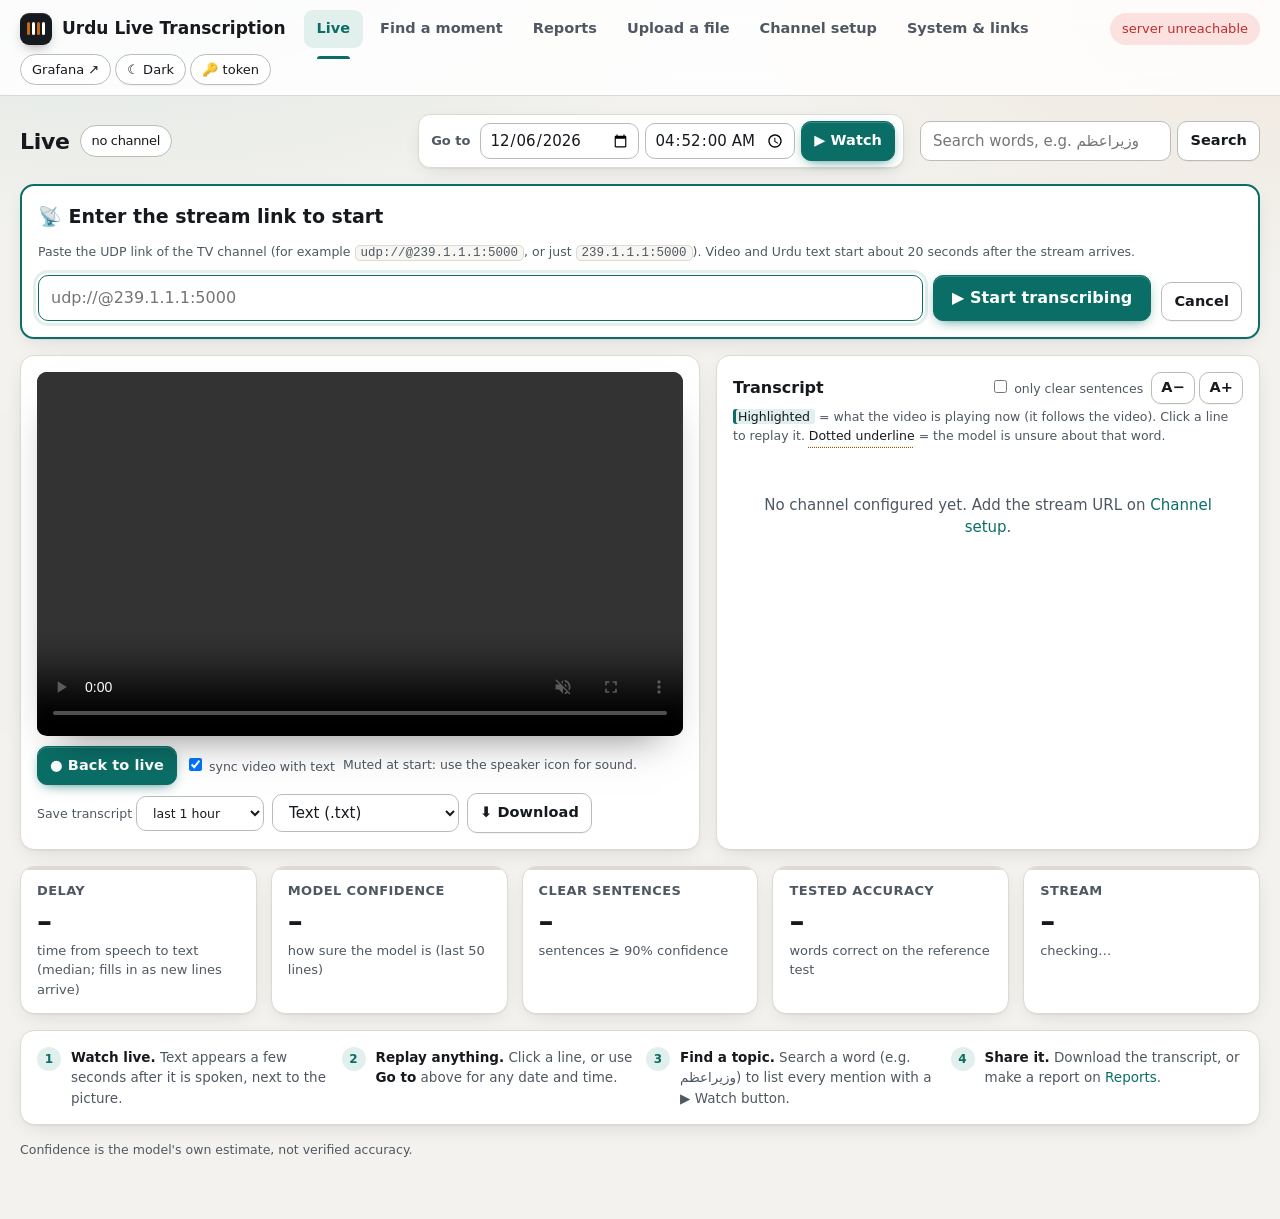
==== commit bad350d2: "v0.2.6: accuracy card and Grafana show the WER of the running configuration; live news-bulletin late" ====
--- a/ui/index.html
+++ b/ui/index.html
@@ -277,10 +277,13 @@
     const f = (k, m, t) => rows.find(x => x.kind === k && x.metric === m && Math.abs((x.threshold ?? 0) - t) < 1e-6);
     const all = f("calibration_word", "precision", 0), w90 = f("calibration_word", "precision", 0.9),
           b90 = f("calibration_word", "precision_below", 0.9), k90 = f("calibration_word", "kept_share", 0.9);
-    const wer = rows.filter(x => x.kind === "bench" && x.metric === "wer" && String(x.config || "").startsWith("large-v3-turbo int8 b1 seg10"))
+    // Accuracy measured for exactly the running FAST configuration (label from /ui/config).
+    const label = ((await loadConfig()).asr || {}).bench_label;
+    const wer = rows.filter(x => x.kind === "bench" && x.metric === "wer" && x.config === label)
                     .sort((a, b) => (b.recorded_at || 0) - (a.recorded_at || 0))[0];
     if (wer) setMetric("mAcc", `${Math.round((1 - wer.value) * 100)}%`, lvl(1 - wer.value, 0.9, 0.75),
-                       `1 − word error rate, ${wer.dataset} read-speech test`);
+                       `words correct (1 − WER) for this exact setup, on read Urdu speech (${wer.dataset})`);
+    else setMetric("mAcc", "not measured", "", "no benchmark recorded for this setup (stt bench + record-accuracy)");
     if (w90 && b90 && k90 && all) $("accnote").textContent =
       `About these numbers: confidence is the model's own estimate, not verified accuracy. On the ${w90.dataset} reference (read speech), ` +
       `${Math.round(all.value * 100)}% of all words were correct; words with ≥ 90% confidence were ${Math.round(w90.value * 100)}% correct ` +
@@ -308,7 +311,11 @@
   }
   if (!had) nSeg++;
   const lat = (ev.timings || {}).latency_s ?? ev.latency_s;
-  stats.push({ lat: ev.type === "refined" || history ? null : lat, c: segConf(ev) });   // delay: live lines only
+  // Delay counts FAST lines only: live ones, plus history lines from the last 10 minutes (a stored
+  // fast row's latency_s is its live delay; refined rows carry the refine delay instead).
+  const fastRow = ev.type === "final";
+  const recent = !history || (ev.end_utc && Date.now() / 1000 - ev.end_utc < 600);
+  stats.push({ lat: fastRow && recent ? lat : null, c: segConf(ev) });
   if (stats.length > 4 * STATS_N) stats.splice(0, stats.length - 2 * STATS_N);
   updateStats();
   schedule();
--- a/ui/common.css
+++ b/ui/common.css
@@ -1,18 +1,23 @@
 /* Shared look for every live-stt page. Light by default; the ☀/☾ button in the top bar switches to
    dark (remembered in this browser). */
 :root {
-  --bg: #f4f6fb; --panel: #ffffff; --panel2: #f8fafc; --ink: #0f172a; --muted: #64748b; --line: #e2e8f0;
-  --accent: #4f46e5; --accent2: #0ea5e9; --accent-ink: #ffffff; --soft: #eef2ff;
-  --ok: #15803d; --ok-soft: #dcfce7; --warn: #b45309; --warn-soft: #fef3c7; --bad: #dc2626; --bad-soft: #fee2e2;
-  --hi: #fef9c3; --shadow: 0 1px 2px rgba(15, 23, 42, .06), 0 4px 16px rgba(15, 23, 42, .06);
+  /* Broadcast-desk palette: warm paper, graphite ink, deep teal for actions, amber for "now". */
+  --bg: #f3f2ee; --panel: #ffffff; --panel2: #f7f6f2; --ink: #16191d; --muted: #4f5862; --line: #dcdad3;
+  --accent: #0b6e66; --accent2: #c96a12; --accent-ink: #ffffff; --soft: #e2f0ed; --btn-line: #b9bdb8;
+  --ok: #167343; --ok-soft: #dcf2e4; --warn: #9a5508; --warn-soft: #fbedd5; --bad: #c42b2b; --bad-soft: #fbe1df;
+  --hi: #fde7b5; --shadow: 0 1px 1px rgba(22, 25, 29, .05), 0 6px 22px -8px rgba(22, 25, 29, .16);
+  --shadow-lift: 0 2px 4px rgba(22, 25, 29, .06), 0 18px 40px -14px rgba(22, 25, 29, .28);
+  --glow1: rgba(11, 110, 102, .10); --glow2: rgba(201, 106, 18, .08);
   --radius: 14px; --urdu-size: 22px;
   color-scheme: light;
 }
 :root[data-theme="dark"] {
-  --bg: #0b1020; --panel: #121a2e; --panel2: #0f1628; --ink: #e5e9f5; --muted: #94a3b8; --line: #23304d;
-  --accent: #818cf8; --accent2: #38bdf8; --accent-ink: #0b1020; --soft: #1e2547;
-  --ok: #4ade80; --ok-soft: #12321f; --warn: #fbbf24; --warn-soft: #3a2a07; --bad: #f87171; --bad-soft: #3b1414;
-  --hi: #3a3410; --shadow: 0 1px 2px rgba(0, 0, 0, .4), 0 4px 16px rgba(0, 0, 0, .3);
+  --bg: #0f1214; --panel: #171b1e; --panel2: #1c2124; --ink: #ecefee; --muted: #a9b1b6; --line: #2a3135;
+  --accent: #3cc5b0; --accent2: #f0a24a; --accent-ink: #062320; --soft: #15322e; --btn-line: #3d464b;
+  --ok: #5bd28c; --ok-soft: #133022; --warn: #f3b552; --warn-soft: #3a2a0c; --bad: #ff8077; --bad-soft: #3d1715;
+  --hi: #4a3a12; --shadow: 0 1px 2px rgba(0, 0, 0, .45), 0 8px 24px -10px rgba(0, 0, 0, .6);
+  --shadow-lift: 0 2px 6px rgba(0, 0, 0, .5), 0 22px 44px -14px rgba(0, 0, 0, .75);
+  --glow1: rgba(60, 197, 176, .09); --glow2: rgba(240, 162, 74, .06);
   color-scheme: dark;
 }
 * { box-sizing: border-box; }
@@ -22,27 +27,39 @@
        font: 15px/1.5 "Inter", system-ui, -apple-system, "Segoe UI", Roboto, sans-serif; }
 a { color: var(--accent); text-decoration: none; }
 a:hover { text-decoration: underline; }
-input, select, button, textarea { font: inherit; padding: 7px 11px; border: 1px solid var(--line); border-radius: 10px;
+input, select, button, textarea { font: inherit; padding: 8px 12px; border: 1px solid var(--btn-line); border-radius: 10px;
                                    background: var(--panel); color: var(--ink); min-width: 0; }
-input:focus, select:focus, textarea:focus { outline: 2px solid var(--soft); border-color: var(--accent); }
-button { cursor: pointer; font-weight: 500; transition: border-color .15s, background .15s; }
-button:hover:not(:disabled) { border-color: var(--accent); }
-button.primary { background: var(--accent); border-color: var(--accent); color: var(--accent-ink); }
-button.primary:hover:not(:disabled) { filter: brightness(1.08); }
+input:focus, select:focus, textarea:focus { outline: 3px solid var(--soft); border-color: var(--accent); }
+:focus-visible { outline: 3px solid var(--accent); outline-offset: 2px; }
+button { cursor: pointer; font-weight: 600; font-size: 14.5px; letter-spacing: .005em; color: var(--ink);
+         transition: border-color .15s, background .15s, transform .15s, box-shadow .15s; box-shadow: 0 1px 0 rgba(0,0,0,.04); }
+button:hover:not(:disabled) { border-color: var(--accent); color: var(--accent); transform: translateY(-1px); box-shadow: var(--shadow); }
+button:active:not(:disabled) { transform: translateY(0); }
+button.primary { background: var(--accent); border-color: var(--accent); color: var(--accent-ink);
+                 box-shadow: 0 1px 0 rgba(255,255,255,.18) inset, 0 4px 14px -6px var(--accent); }
+button.primary:hover:not(:disabled) { color: var(--accent-ink); filter: brightness(1.07); }
 button.ghost { background: transparent; }
 button:disabled { opacity: .55; cursor: default; }
 
 /* ---- top bar */
 nav.top { display: flex; flex-wrap: wrap; gap: 6px 4px; align-items: center; padding: 10px 20px;
-          background: var(--panel); border-bottom: 1px solid var(--line); position: sticky; top: 0; z-index: 5; }
+          background: color-mix(in srgb, var(--panel) 86%, transparent); backdrop-filter: saturate(1.4) blur(12px);
+          -webkit-backdrop-filter: saturate(1.4) blur(12px); border-bottom: 1px solid var(--line); position: sticky; top: 0; z-index: 5; }
 nav.top .brand { display: flex; min-width: 0; align-items: center; gap: 10px; font-weight: 700; font-size: 17px; margin-inline-end: 14px; color: var(--ink); }
-nav.top .brand .logo { width: 30px; height: 30px; border-radius: 9px; display: grid; place-items: center; color: #fff; font-size: 15px;
-                       background: linear-gradient(135deg, var(--accent), var(--accent2)); }
-nav.top a.tab { color: var(--muted); padding: 7px 12px; border-radius: 9px; white-space: nowrap; font-weight: 500; }
+nav.top .brand .logo { width: 32px; height: 32px; border-radius: 9px; display: flex; align-items: center; justify-content: center; gap: 2px;
+                       background: var(--ink); box-shadow: 0 6px 14px -6px rgba(0,0,0,.5), inset 0 1px 0 rgba(255,255,255,.12); }
+nav.top .brand .logo i { width: 3px; height: 40%; border-radius: 2px; background: var(--accent2); animation: eq 1.1s ease-in-out infinite; }
+nav.top .brand .logo i:nth-child(2) { animation-delay: -.25s; background: #fff; }
+nav.top .brand .logo i:nth-child(3) { animation-delay: -.5s; }
+nav.top .brand .logo i:nth-child(4) { animation-delay: -.75s; background: #fff; }
+:root[data-theme="dark"] nav.top .brand .logo { background: #262d31; }
+@keyframes eq { 0%, 100% { height: 30%; } 50% { height: 72%; } }
+nav.top a.tab { color: var(--muted); padding: 8px 13px; border-radius: 9px; white-space: nowrap; font-weight: 600; font-size: 14.5px; position: relative; }
 nav.top a.tab:hover { background: var(--panel2); color: var(--ink); text-decoration: none; }
-nav.top a.tab.on { background: var(--soft); color: var(--accent); font-weight: 600; }
+nav.top a.tab.on { background: var(--soft); color: var(--accent); font-weight: 700; }
+nav.top a.tab.on::after { content: ""; position: absolute; inset: auto 13px -11px 13px; height: 3px; border-radius: 3px 3px 0 0; background: var(--accent); }
 nav.top .sp { flex: 1; }
-.pill { font-size: 12.5px; padding: 4px 10px; border-radius: 999px; border: 1px solid var(--line); color: var(--muted);
+.pill { font-size: 13px; padding: 5px 11px; border-radius: 999px; border: 1px solid var(--btn-line); color: var(--ink);
         white-space: nowrap; background: var(--panel); font-weight: 500; }
 a.pill:hover { text-decoration: none; border-color: var(--accent); }
 .pill.ok { color: var(--ok); border-color: transparent; background: var(--ok-soft); }
@@ -99,9 +116,9 @@
 /* ---- metric cards */
 .metrics { display: grid; gap: 14px; grid-template-columns: repeat(auto-fit, minmax(190px, 1fr)); margin-bottom: 16px; }
 .metric { background: var(--panel); border: 1px solid var(--line); border-radius: var(--radius); padding: 14px 16px; box-shadow: var(--shadow); min-width: 0; }
-.metric .k { font-size: 12.5px; color: var(--muted); font-weight: 600; text-transform: uppercase; letter-spacing: .03em; }
+.metric .k { font-size: 13px; color: var(--muted); font-weight: 600; text-transform: uppercase; letter-spacing: .03em; }
 .metric .v { font-size: 30px; font-weight: 700; margin: 2px 0; font-variant-numeric: tabular-nums; line-height: 1.2; }
-.metric .h { font-size: 12.5px; color: var(--muted); }
+.metric .h { font-size: 13px; color: var(--muted); }
 .metric.good .v { color: var(--ok); } .metric.mid .v { color: var(--warn); } .metric.bad .v { color: var(--bad); }
 
 /* ---- transcript lines */
@@ -143,3 +160,31 @@
 }
 .tools { display: flex; flex-wrap: wrap; gap: 8px; align-items: center; margin-top: 10px; }
 .tools .grow { flex: 1; }
+
+/* ---- depth & motion: ambient light, card lift with a slight 3D tilt (common.js), staggered entrance */
+body { background:
+  radial-gradient(1100px 520px at 8% -8%, var(--glow1), transparent 60%),
+  radial-gradient(900px 480px at 100% 0%, var(--glow2), transparent 60%), var(--bg); background-attachment: fixed; }
+body.embed { background: var(--bg); }
+.card, .metric { transform-style: preserve-3d; transition: transform .35s cubic-bezier(.2,.7,.2,1), box-shadow .35s, border-color .35s; }
+.metric { position: relative; overflow: hidden; }
+.metric::before { content: ""; position: absolute; inset: 0 0 auto 0; height: 3px; background: var(--line); }
+.metric.good::before { background: var(--ok); } .metric.mid::before { background: var(--warn); } .metric.bad::before { background: var(--bad); }
+.metric::after { content: ""; position: absolute; inset: 0; pointer-events: none; opacity: 0; transition: opacity .3s;
+  background: radial-gradient(260px circle at var(--mx, 50%) var(--my, 50%), rgba(255,255,255,.35), transparent 60%); }
+:root[data-theme="dark"] .metric::after { background: radial-gradient(260px circle at var(--mx, 50%) var(--my, 50%), rgba(255,255,255,.06), transparent 60%); }
+.metric.tilt, .card.tilt { box-shadow: var(--shadow-lift); }
+.metric.tilt::after { opacity: 1; }
+.fx-in { animation: fxIn .6s cubic-bezier(.2,.7,.2,1) both; }
+@keyframes fxIn { from { opacity: 0; transform: translateY(14px) scale(.985); } to { opacity: 1; transform: none; } }
+.vid { box-shadow: 0 20px 40px -22px rgba(0,0,0,.55); }
+.vid .badge { box-shadow: 0 0 0 0 rgba(196,43,43,.6); animation: live 1.8s infinite; }
+.vid .badge.replay { animation: none; }
+@keyframes live { 0% { box-shadow: 0 0 0 0 rgba(220,38,38,.55); } 70% { box-shadow: 0 0 0 10px rgba(220,38,38,0); } 100% { box-shadow: 0 0 0 0 rgba(220,38,38,0); } }
+.sent { transition: background .25s, box-shadow .25s; }
+.sent.hi { box-shadow: inset 4px 0 0 var(--accent2); background: color-mix(in srgb, var(--accent2) 11%, var(--panel)); }
+.sent .t { color: var(--accent); }
+.page-title h1, .hero h1 { letter-spacing: -.015em; }
+@media (prefers-reduced-motion: reduce) {
+  *, *::before, *::after { animation: none !important; transition: none !important; }
+}
